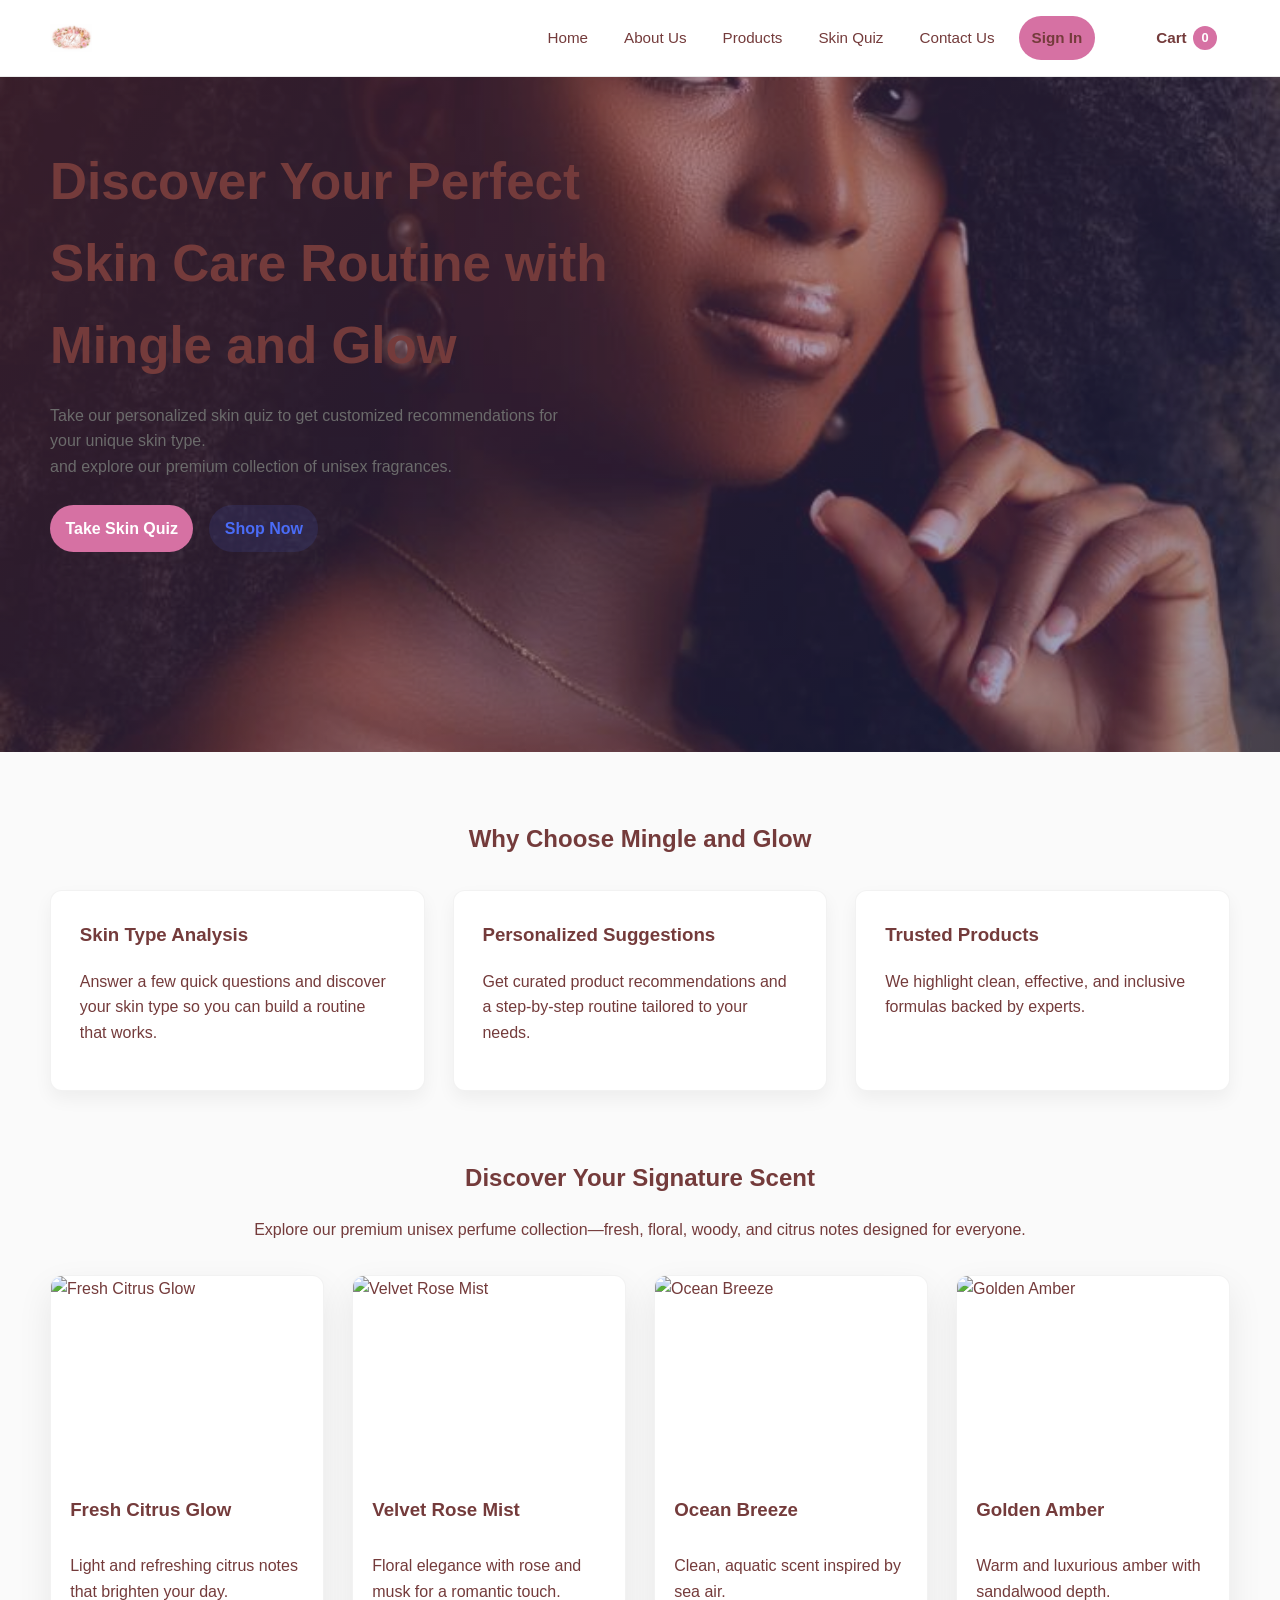
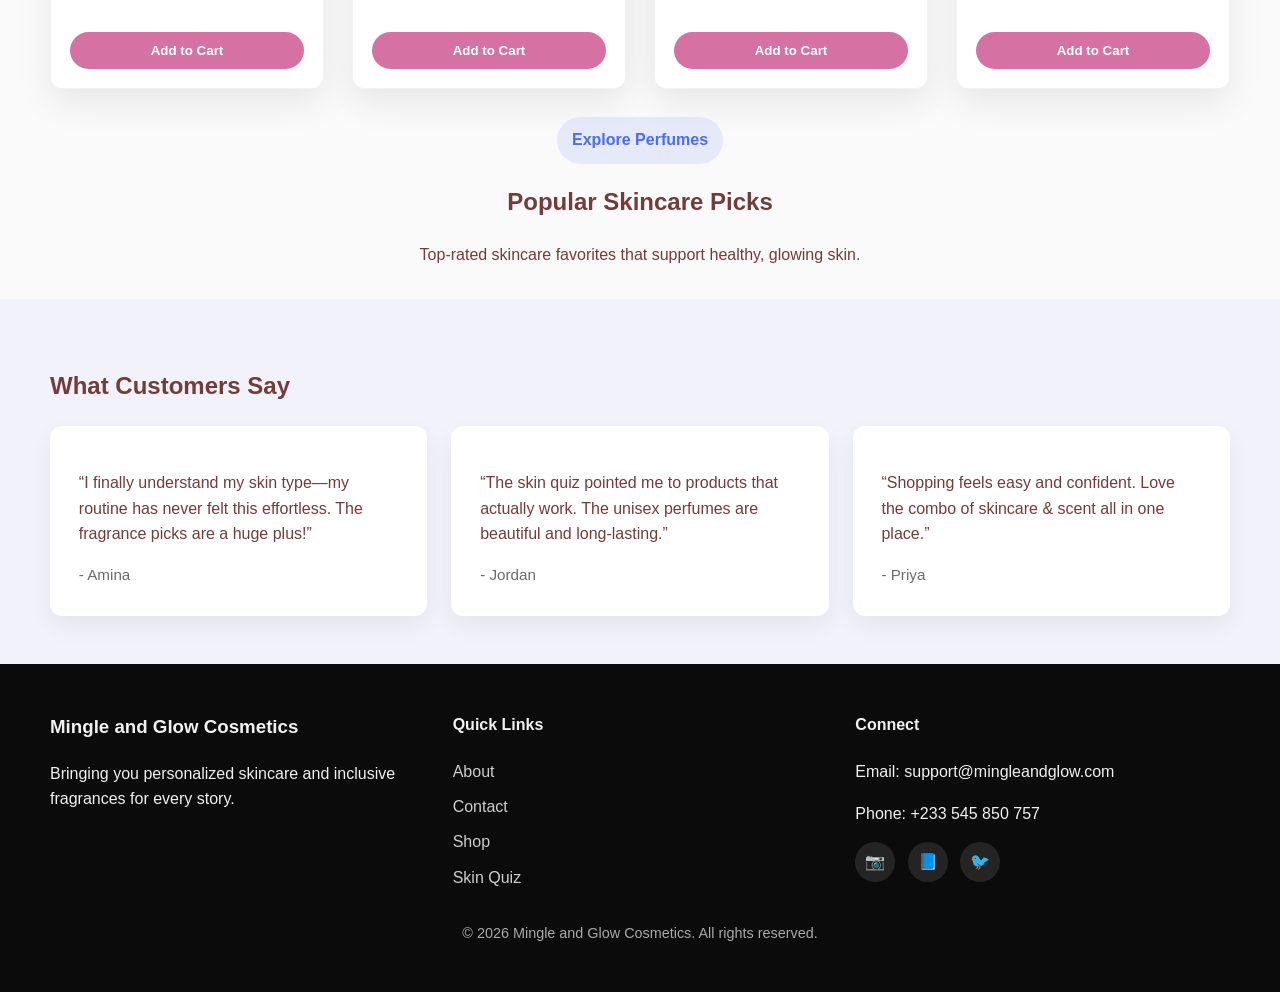
==== index.html @ d1b8135d "changes" ====
<!DOCTYPE html>
<html lang="en">
<head>
  <meta charset="UTF-8" />
  <meta name="viewport" content="width=device-width, initial-scale=1.0" />
  <title>Mingle and Glow Cosmetics</title>
  <link rel="stylesheet" href="src/style.css" />
</head>
<body>
  <header class="site-header">
    <div class="container header-inner">
      <a class="brand" href="index.html">
        <img class="logo" src="images/logo.png" alt="Mingle and Glow logo" />
      </a>
      <nav class="main-nav">
        <a href="index.html">Home</a>
        <a href="pages/About%20us%20.html">About Us</a>
        <a href="pages/Products.html">Products</a>
        <a href="pages/Skin%20Quiz%20.html">Skin Quiz</a>
        <a href="pages/Contact%20us%20.html">Contact Us</a>
        <a id="auth-action" class="btn btn-primary" href="pages/Sign%20In.html">Sign In</a>
        <span id="user-greeting" class="user-greeting"></span>
        <a class="btn cart-link" href="pages/Cart.html">Cart <span id="cart-count" class="badge">0</span></a>
      </nav>
      <button class="nav-toggle" aria-label="Toggle navigation">☰</button>
    </div>
  </header>

  <main>
    <section class="hero">
      <div class="container hero-grid">
        <div class="hero-text">
          <h1>Discover Your Perfect Skin Care Routine with Mingle and Glow</h1>
          <p>Take our personalized skin quiz to get customized recommendations for your unique skin type.  <br>  and explore our premium  collection of unisex fragrances.</p>
          <div class="hero-actions">
            <a class="btn btn-primary" href="pages/Skin%20Quiz%20.html">Take Skin Quiz</a>
            <a class="btn btn-secondary" href="pages/Products.html">Shop Now</a>
          </div>
        </div>
        <div class="hero-image">
          <!-- <img src="images/hero-image.jpeg" alt="" /> -->
        </div>
      </div>
    </section>

    <section class="features">
      <div class="container">
        <h2>Why Choose Mingle and Glow</h2>
        <div class="feature-grid">
          <article class="feature">
            <h3>Skin Type Analysis</h3>
            <p>Answer a few quick questions and discover your skin type so you can build a routine that works.</p>
          </article>
          <article class="feature">
            <h3>Personalized Suggestions</h3>
            <p>Get curated product recommendations and a step-by-step routine tailored to your needs.</p>
          </article>
          <article class="feature">
            <h3>Trusted Products</h3>
            <p>We highlight clean, effective, and inclusive formulas backed by experts.</p>
          </article>
        </div>
      </div>
    </section>

    <section class="featured-fragrances">
      <div class="container">
        <div class="section-header">
          <h2>Discover Your Signature Scent</h2>
          <p>Explore our premium unisex perfume collection—fresh, floral, woody, and citrus notes designed for everyone.</p>
        </div>

        <div class="product-grid" id="featured-fragrances">
          <article class="product-card">
            <img src="https://via.placeholder.com/320x240?text=Fresh+Citrus+Glow" alt="Fresh Citrus Glow" />
            <div class="product-body">
              <h3>Fresh Citrus Glow</h3>
              <p>Light and refreshing citrus notes that brighten your day.</p>
              <button class="btn btn-primary" onclick="addToCart('perfume-citrus-glow')">Add to Cart</button>
            </div>
          </article>

          <article class="product-card">
            <img src="https://via.placeholder.com/320x240?text=Velvet+Rose+Mist" alt="Velvet Rose Mist" />
            <div class="product-body">
              <h3>Velvet Rose Mist</h3>
              <p>Floral elegance with rose and musk for a romantic touch.</p>
              <button class="btn btn-primary" onclick="addToCart('perfume-velvet-rose')">Add to Cart</button>
            </div>
          </article>

          <article class="product-card">
            <img src="https://via.placeholder.com/320x240?text=Ocean+Breeze" alt="Ocean Breeze" />
            <div class="product-body">
              <h3>Ocean Breeze</h3>
              <p>Clean, aquatic scent inspired by sea air.</p>
              <button class="btn btn-primary" onclick="addToCart('perfume-ocean-breeze')">Add to Cart</button>
            </div>
          </article>

          <article class="product-card">
            <img src="https://via.placeholder.com/320x240?text=Golden+Amber" alt="Golden Amber" />
            <div class="product-body">
              <h3>Golden Amber</h3>
              <p>Warm and luxurious amber with sandalwood depth.</p>
              <button class="btn btn-primary" onclick="addToCart('perfume-golden-amber')">Add to Cart</button>
            </div>
          </article>
        </div>

        <div class="section-actions">
          <a class="btn btn-secondary" href="pages/Products.html">Explore Perfumes</a>
        </div>
      </div>
    </section>

    <section class="popular-products">
      <div class="container">
        <div class="section-header">
          <h2>Popular Skincare Picks</h2>
          <p>Top-rated skincare favorites that support healthy, glowing skin.</p>
        </div>

        <div class="product-grid" id="popular-skincare">
          <!-- Filled by JS -->
        </div>
      </div>
    </section>

    <section class="testimonials">
      <div class="container">
        <h2>What Customers Say</h2>
        <div class="testimonial-grid">
          <article class="testimonial">
            <p>“I finally understand my skin type—my routine has never felt this effortless. The fragrance picks are a huge plus!”</p>
            <footer>- Amina</footer>
          </article>
          <article class="testimonial">
            <p>“The skin quiz pointed me to products that actually work. The unisex perfumes are beautiful and long-lasting.”</p>
            <footer>- Jordan</footer>
          </article>
          <article class="testimonial">
            <p>“Shopping feels easy and confident. Love the combo of skincare & scent all in one place.”</p>
            <footer>- Priya</footer>
          </article>
        </div>
      </div>
    </section>
  </main>

  <footer class="site-footer">
    <div class="container footer-grid">
      <div>
        <h3>Mingle and Glow Cosmetics</h3>
        <p>Bringing you personalized skincare and inclusive fragrances for every story.</p>
      </div>

      <div>
        <h4>Quick Links</h4>
        <ul class="footer-links">
          <li><a href="pages/About%20us%20.html">About</a></li>
          <li><a href="pages/Contact%20us%20.html">Contact</a></li>
          <li><a href="pages/Products.html">Shop</a></li>
          <li><a href="pages/Skin%20Quiz%20.html">Skin Quiz</a></li>
        </ul>
      </div>

      <div>
        <h4>Connect</h4>
        <p>Email: <a href="mailto:support@mingleandglow.com">support@mingleandglow.com</a></p>
        <p>Phone: +233 545 850 757</p>
        <div class="social-icons">
          <a href="#" aria-label="Instagram">📷</a>
          <a href="#" aria-label="Facebook">📘</a>
          <a href="#" aria-label="Twitter">🐦</a>
        </div>
      </div>
    </div>
    <div class="footer-bottom">
      <p>© <span id="year"></span> Mingle and Glow Cosmetics. All rights reserved.</p>
    </div>
  </footer>

  <script src="src/app.js"></script>
  <script>
    document.getElementById('year').textContent = new Date().getFullYear();
    updateCartBadge();
    renderPopularSkincare();
  </script>
</body>
</html>
---- src/style.css ----
/* Mingle and Glow Cosmetics stylesheet */

:root {
  --bg: #fafafa;
  --surface: #ffffff;
  --primary: #d671a3;
  --primary-dark: #b64682;
  --secondary: #4a6cf7;
  --text: #743b3b;
  --muted: #6b6b6b;
  --border: rgba(0, 0, 0, 0.08);
  --radius: 12px;
  --shadow: 0 14px 35px rgba(0, 0, 0, 0.08);
  --max-width: 1180px;
  --font: -apple-system, BlinkMacSystemFont, 'Segoe UI', Roboto, Helvetica, Arial, sans-serif;
}

* {
  box-sizing: border-box;
}

body {
  margin: 0;
  font-family: var(--font);
  line-height: 1.6;
  color: var(--text);
  background: var(--bg);
}

a {
  color: inherit;
  text-decoration: none;
}

.container {
  width: min(100% - 2rem, var(--max-width));
  margin: 0 auto;
}

.site-header {
  background: #fff;
  border-bottom: 1px solid var(--border);
  position: sticky;
  top: 0;
  z-index: 20;
}

.header-inner {
  display: flex;
  align-items: center;
  justify-content: space-between;
  gap: 1rem;
  padding: 1rem 0;
  border-radius: 12px;
  
}

.brand {
  display: inline-flex;
  align-items: center;
  gap: 0.5rem;
  text-decoration: none;
  color: var(--text);
}

.brand img.logo {
  height: 42px;
  width: 42px;
  display: block;
  object-fit: contain;
}

.brand-highlight {
  color: var(--primary);
}

.main-nav {
  display: flex;
  align-items: center;
  gap: 0.75rem;
  flex-wrap: wrap;
}

.main-nav a {
  padding: 0.55rem 0.75rem;
  border-radius: 999px;
  font-size: 0.95rem;
  color: var(--text);
  transition: background 0.2s ease;
}

.main-nav a:hover,
.main-nav a.active {
  background: rgba(214, 113, 163, 0.15);
}

.user-greeting {
  padding: 0.55rem 0.75rem;
  font-weight: 600;
  color: var(--text);
}

.btn {
  display: inline-flex;
  align-items: center;
  justify-content: center;
  gap: 0.4rem;
  border: 1px solid transparent;
  border-radius: 999px;
  padding: 0.6rem 0.9rem;
  font-weight: 600;
  transition: transform 0.18s ease, box-shadow 0.18s ease;
  cursor: pointer;
  text-decoration: none;
}

.btn:hover {
  transform: translateY(-1px);
  box-shadow: 0 10px 22px rgba(0, 0, 0, 0.06);
}

.btn-primary {
  background: var(--primary);
  color: #fff;
}

.btn-secondary {
  background: rgba(74, 108, 247, 0.12);
  color: var(--secondary);
}

.btn-small {
  font-size: 0.85rem;
  padding: 0.4rem 0.7rem;
}

.badge {
  display: inline-flex;
  align-items: center;
  justify-content: center;
  min-width: 1.5rem;
  padding: 0.1rem 0.45rem;
  border-radius: 999px;
  background: var(--primary);
  color: #fff;
  font-size: 0.8rem;
}

.nav-toggle {
  display: none;
  border: 1px solid rgba(0, 0, 0, 0.15);
  border-radius: 10px;
  background: rgba(255, 255, 255, 0.8);
  padding: 0.5rem 0.8rem;
  font-size: 1.2rem;
}

.hero {
  position: relative;
  padding: 4rem 0;
  min-height: 75vh;
  background: linear-gradient(135deg, rgba(214, 113, 163, 0.34), rgba(74, 108, 247, 0.28)),
    url('../images/background image.jpeg') center/cover no-repeat;
}

.hero::before {
  content: '';
  position: absolute;
  inset: 0;
  background: rgba(0, 0, 0, 0.25);
  pointer-events: none;
}

.hero .container {
  position: relative;
  z-index: 1;
}

.hero-grid {
  display: grid;
  grid-template-columns: 1fr 1fr;
  gap: 2.5rem;
  align-items: center;
}

.hero-text h1 {
  margin: 0 0 1rem;
  font-size: clamp(2.4rem, 4vw, 3.2rem);
}

.hero-text p {
  margin: 0 0 1.6rem;
  max-width: 520px;
  color: var(--muted);
}

.hero-actions {
  display: flex;
  gap: 1rem;
  flex-wrap: wrap;
}

.hero-image img {
  width: 100%;
  border-radius: var(--radius);
  box-shadow: var(--shadow);
}

.features {
  padding: 3rem 0;
}

.features h2 {
  text-align: center;
  margin-bottom: 2rem;
}

.feature-grid {
  display: grid;
  grid-template-columns: repeat(auto-fit, minmax(220px, 1fr));
  gap: 1.75rem;
}

.feature {
  background: var(--surface);
  padding: 1.8rem;
  border-radius: var(--radius);
  box-shadow: 0 8px 18px rgba(0, 0, 0, 0.05);
  border: 1px solid rgba(0, 0, 0, 0.05);
}

.feature h3 {
  margin-top: 0;
}

.section-header {
  text-align: center;
  max-width: 820px;
  margin: 0 auto 2rem;
}

.product-grid {
  display: grid;
  grid-template-columns: repeat(auto-fit, minmax(260px, 1fr));
  gap: 1.75rem;
}

.product-card {
  background: var(--surface);
  border-radius: var(--radius);
  overflow: hidden;
  box-shadow: var(--shadow);
  border: 1px solid rgba(0, 0, 0, 0.05);
  display: flex;
  flex-direction: column;
}

.product-card img {
  width: 100%;
  height: 200px;
  object-fit: cover;
}

.product-body {
  padding: 1.2rem;
  display: flex;
  flex-direction: column;
  gap: 0.75rem;
  flex: 1;
}

.product-body h3 {
  margin: 0;
}

.product-meta {
  font-size: 0.9rem;
  color: var(--muted);
}

.product-price {
  font-weight: 700;
  color: var(--text);
}

.section-actions {
  display: flex;
  justify-content: center;
  margin-top: 1.75rem;
}

.testimonials {
  padding: 3rem 0;
  background: rgba(74, 108, 247, 0.05);
}

.testimonial-grid {
  display: grid;
  grid-template-columns: repeat(auto-fit, minmax(240px, 1fr));
  gap: 1.5rem;
}

.testimonial {
  background: var(--surface);
  padding: 1.8rem;
  border-radius: var(--radius);
  box-shadow: 0 10px 25px rgba(0, 0, 0, 0.06);
}

.testimonial footer {
  margin-top: 1rem;
  color: var(--muted);
  font-size: 0.95rem;
}

.site-footer {
  background: #0b0b0b;
  color: #f1f1f1;
  padding: 3rem 0 2rem;
}

.footer-grid {
  display: grid;
  grid-template-columns: repeat(auto-fit, minmax(220px, 1fr));
  gap: 1.75rem;
  align-items: start;
}

.site-footer h3,
.site-footer h4 {
  margin-top: 0;
}

.footer-links {
  list-style: none;
  padding: 0;
  margin: 0;
}

.footer-links li + li {
  margin-top: 0.6rem;
}

.footer-links a {
  color: rgba(255, 255, 255, 0.8);
}

.footer-links a:hover {
  color: #fff;
}

.social-icons a {
  display: inline-flex;
  align-items: center;
  justify-content: center;
  width: 40px;
  height: 40px;
  border-radius: 50%;
  background: rgba(255, 255, 255, 0.1);
  margin-right: 0.5rem;
  text-decoration: none;
}

.footer-bottom {
  margin-top: 2rem;
  text-align: center;
  font-size: 0.9rem;
  color: rgba(255, 255, 255, 0.65);
}

.page-content {
  padding: 2.5rem 0;
}

.page-header {
  padding: 2.5rem 0;
  background: rgba(214, 113, 163, 0.08);
}

.page-header h1 {
  margin: 0 0 0.75rem;
}

.page-header p {
  margin: 0;
  color: var(--muted);
}

.content-block {
  padding: 2.5rem 0;
}

.content-block h2 {
  margin-top: 0;
}

.checklist {
  padding-left: 1.25rem;
}

.checklist li {
  margin-bottom: 0.75rem;
}

.filter-grid {
  display: grid;
  grid-template-columns: repeat(auto-fit, minmax(200px, 1fr));
  gap: 1rem;
  padding: 1.5rem 0;
}

.filter {
  display: flex;
  flex-direction: column;
  gap: 0.4rem;
}

.filter-select {
  padding: 0.65rem;
  border-radius: 999px;
  border: 1px solid rgba(0, 0, 0, 0.15);
  background: #fff;
}

.quiz-section {
  padding: 2.5rem 0;
}

.quiz-grid {
  display: grid;
  grid-template-columns: 1fr 1fr;
  gap: 2rem;
}

.quiz-form {
  display: grid;
  gap: 1.5rem;
}

.quiz-card {
  background: var(--surface);
  padding: 1.5rem;
  border-radius: var(--radius);
  border: 1px solid rgba(0, 0, 0, 0.05);
}

.quiz-card h2 {
  margin-top: 0;
}

.quiz-card label {
  display: block;
  margin-top: 0.9rem;
  cursor: pointer;
}

.quiz-card input[type='radio'] {
  margin-right: 0.6rem;
}

.quiz-actions {
  display: flex;
  justify-content: flex-end;
}

.quiz-result {
  background: var(--surface);
  padding: 1.5rem;
  border-radius: var(--radius);
  border: 1px solid rgba(0, 0, 0, 0.05);
}

.newsletter {
  padding: 2.5rem 0;
  background: rgba(74, 108, 247, 0.05);
}

.auth-section {
  padding: 2.5rem 0;
}

.auth-grid {
  display: grid;
  grid-template-columns: 1fr;
  justify-items: center;
}

.auth-card {
  width: min(420px, 100%);
  padding: 2rem;
  background: var(--surface);
  border-radius: var(--radius);
  box-shadow: var(--shadow);
}

.auth-form {
  display: grid;
  gap: 1.1rem;
}

.form-group {
  display: flex;
  flex-direction: column;
  gap: 0.35rem;
}

.form-group input,
.form-group select,
.form-group textarea {
  padding: 0.75rem 0.9rem;
  border-radius: 12px;
  border: 1px solid rgba(0, 0, 0, 0.15);
  font: inherit;
}

.form-group textarea {
  resize: vertical;
}

.form-group.checkbox {
  flex-direction: row;
  align-items: center;
  gap: 0.6rem;
}

.auth-links {
  margin: 0;
  font-size: 0.95rem;
  color: var(--muted);
}

.auth-links a {
  color: var(--primary);
}

.message {
  margin: 0;
  padding: 0.75rem 1rem;
  border-radius: 12px;
  font-size: 0.95rem;
}

.message.error {
  background: rgba(220, 53, 69, 0.1);
  color: #b02a37;
}

.message.success {
  background: rgba(40, 167, 69, 0.14);
  color: #155724;
}

.empty-state {
  padding: 2rem;
  text-align: center;
  color: var(--muted);
}

.cart-section {
  padding: 2.5rem 0;
}

.cart-grid {
  display: grid;
  grid-template-columns: 1fr 320px;
  gap: 1.5rem;
  align-items: start;
}

.cart-items {
  background: var(--surface);
  padding: 1.5rem;
  border-radius: var(--radius);
  box-shadow: var(--shadow);
}

.cart-total {
  margin-top: 1.5rem;
  padding: 1rem;
  border-radius: var(--radius);
  border: 1px solid rgba(0, 0, 0, 0.08);
  background: rgba(255, 255, 255, 0.55);
}

.cart-table {
  width: 100%;
  border-collapse: collapse;
}

.cart-table th,
.cart-table td {
  padding: 0.9rem 0.7rem;
  text-align: left;
  vertical-align: middle;
}

.cart-table thead {
  border-bottom: 1px solid rgba(0, 0, 0, 0.12);
}

.cart-product {
  display: flex;
  align-items: center;
  gap: 0.75rem;
}

.cart-product img {
  width: 70px;
  height: 70px;
  object-fit: cover;
  border-radius: 12px;
}

.qty-input {
  width: 64px;
  padding: 0.5rem;
  border-radius: 12px;
  border: 1px solid rgba(0, 0, 0, 0.15);
}

.checkout {
  background: var(--surface);
  padding: 1.5rem;
  border-radius: var(--radius);
  box-shadow: var(--shadow);
}

.checkout-form {
  display: grid;
  gap: 1.1rem;
}

.privacy-note {
  font-size: 0.85rem;
  color: var(--muted);
  margin-top: 0.75rem;
}

.toast {
  position: fixed;
  bottom: 1.5rem;
  right: 1.5rem;
  background: rgba(0, 0, 0, 0.8);
  color: white;
  padding: 0.85rem 1rem;
  border-radius: 12px;
  opacity: 0;
  transform: translateY(10px);
  transition: opacity 0.2s ease, transform 0.2s ease;
  z-index: 999;
}

.toast.show {
  opacity: 1;
  transform: translateY(0);
}

@media (max-width: 900px) {
  .hero-grid {
    grid-template-columns: 1fr;
  }

  .cart-grid {
    grid-template-columns: 1fr;
  }

  .quiz-grid {
    grid-template-columns: 1fr;
  }

  .filter-grid {
    grid-template-columns: 1fr;
  }
}

@media (max-width: 680px) {
  .main-nav {
    position: absolute;
    top: 100%;
    left: 0;
    right: 0;
    background: rgba(255, 255, 255, 0.96);
    border-bottom: 1px solid rgba(0, 0, 0, 0.08);
    flex-direction: column;
    gap: 0;
    padding: 1rem 1rem 1.25rem;
    transform: translateY(-120%);
    transition: transform 0.2s ease;
    overflow: hidden;
  }

  .main-nav.open {
    transform: translateY(0);
  }

  .main-nav a {
    padding: 0.75rem 0.5rem;
  }

  .nav-toggle {
    display: inline-flex;
  }
}
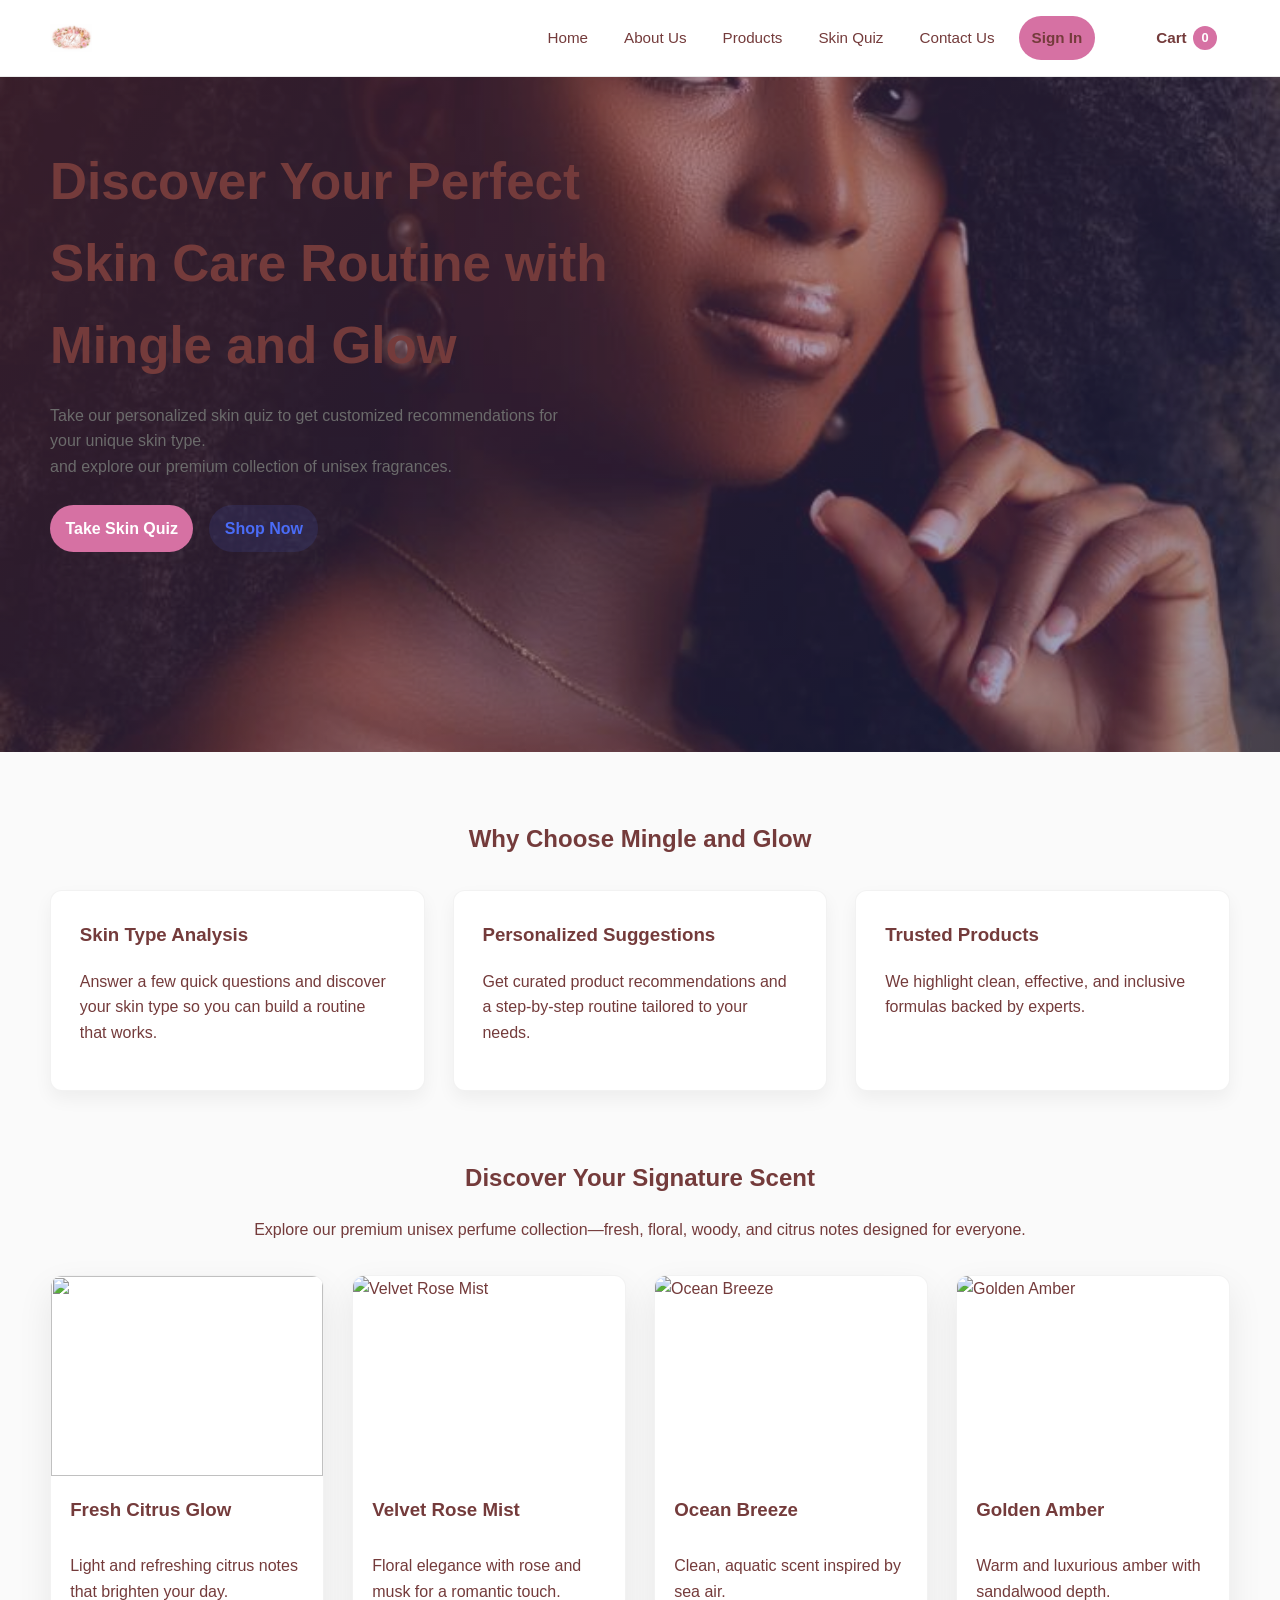
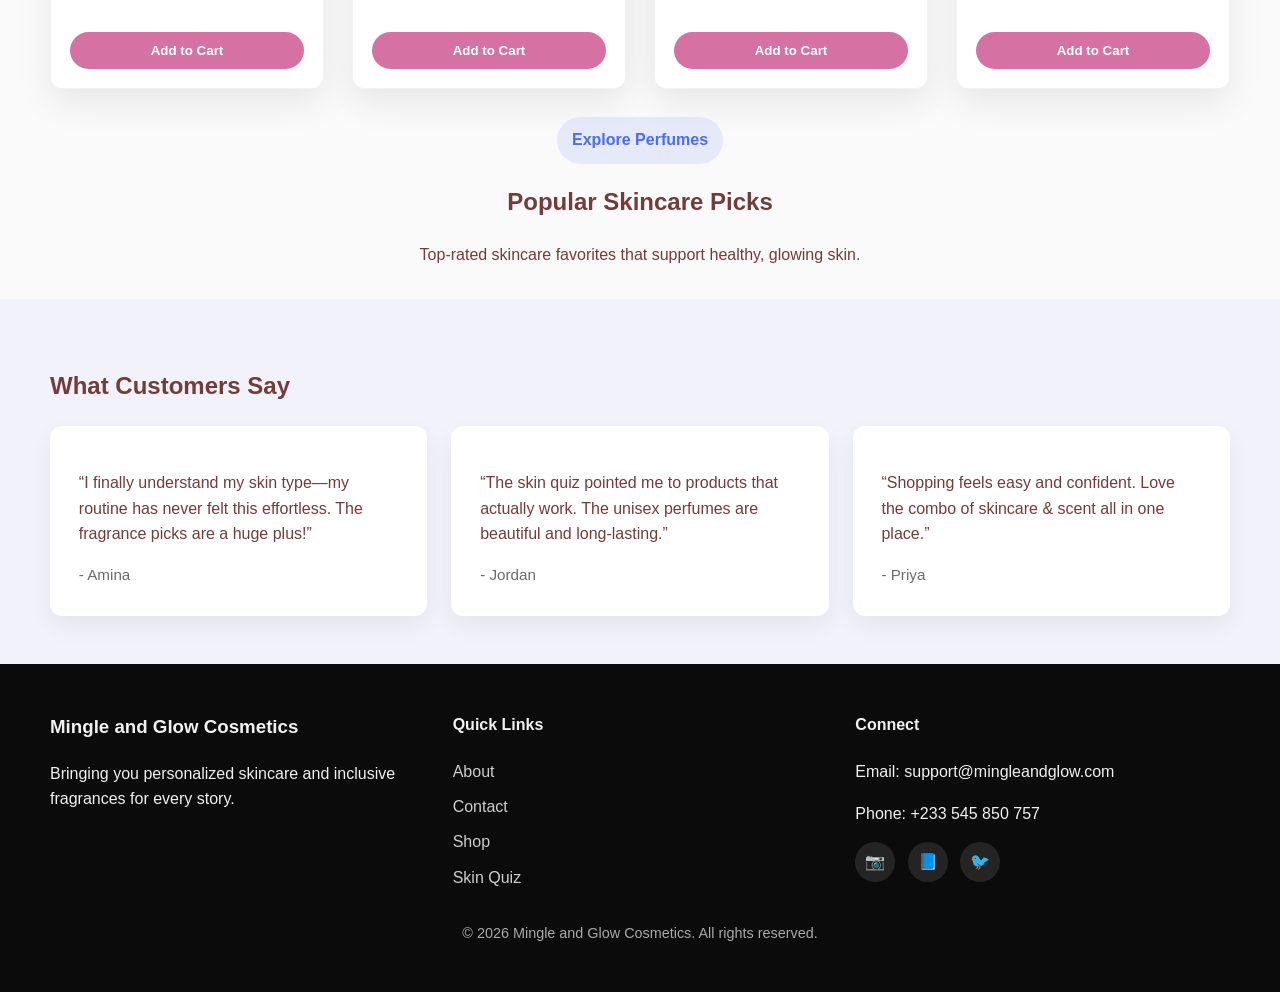
==== commit 649665af: "changes" ====
--- a/index.html
+++ b/index.html
@@ -14,11 +14,11 @@
       </a>
       <nav class="main-nav">
         <a href="index.html">Home</a>
-        <a href="pages/About%20us%20.html">About Us</a>
+        <a href="pages/about-us.html">About Us</a>
         <a href="pages/Products.html">Products</a>
-        <a href="pages/Skin%20Quiz%20.html">Skin Quiz</a>
-        <a href="pages/Contact%20us%20.html">Contact Us</a>
-        <a id="auth-action" class="btn btn-primary" href="pages/Sign%20In.html">Sign In</a>
+        <a href="pages/skin-quiz.html">Skin Quiz</a>
+        <a href="pages/contact-us.html">Contact Us</a>
+        <a id="auth-action" class="btn btn-primary" href="pages/sign-in.html">Sign In</a>
         <span id="user-greeting" class="user-greeting"></span>
         <a class="btn cart-link" href="pages/Cart.html">Cart <span id="cart-count" class="badge">0</span></a>
       </nav>
@@ -33,7 +33,7 @@
           <h1>Discover Your Perfect Skin Care Routine with Mingle and Glow</h1>
           <p>Take our personalized skin quiz to get customized recommendations for your unique skin type.  <br>  and explore our premium  collection of unisex fragrances.</p>
           <div class="hero-actions">
-            <a class="btn btn-primary" href="pages/Skin%20Quiz%20.html">Take Skin Quiz</a>
+            <a class="btn btn-primary" href="pages/skin-quiz.html">Take Skin Quiz</a>
             <a class="btn btn-secondary" href="pages/Products.html">Shop Now</a>
           </div>
         </div>
@@ -72,8 +72,9 @@
 
         <div class="product-grid" id="featured-fragrances">
           <article class="product-card">
-            <img src="https://via.placeholder.com/320x240?text=Fresh+Citrus+Glow" alt="Fresh Citrus Glow" />
+            <img src="images/citrus glow.jfif"Fresh Citrus Glow" />
             <div class="product-body">
+              
               <h3>Fresh Citrus Glow</h3>
               <p>Light and refreshing citrus notes that brighten your day.</p>
               <button class="btn btn-primary" onclick="addToCart('perfume-citrus-glow')">Add to Cart</button>
@@ -81,7 +82,7 @@
           </article>
 
           <article class="product-card">
-            <img src="https://via.placeholder.com/320x240?text=Velvet+Rose+Mist" alt="Velvet Rose Mist" />
+            <img src="images/Velvet Rose Mist.jfif" alt="Velvet Rose Mist" />
             <div class="product-body">
               <h3>Velvet Rose Mist</h3>
               <p>Floral elegance with rose and musk for a romantic touch.</p>
@@ -90,7 +91,7 @@
           </article>
 
           <article class="product-card">
-            <img src="https://via.placeholder.com/320x240?text=Ocean+Breeze" alt="Ocean Breeze" />
+            <img src="images/Ocean Breeze.jfif" alt="Ocean Breeze" />
             <div class="product-body">
               <h3>Ocean Breeze</h3>
               <p>Clean, aquatic scent inspired by sea air.</p>
@@ -99,7 +100,7 @@
           </article>
 
           <article class="product-card">
-            <img src="https://via.placeholder.com/320x240?text=Golden+Amber" alt="Golden Amber" />
+            <img src="images/Golden Amber.avif" alt="Golden Amber" />
             <div class="product-body">
               <h3>Golden Amber</h3>
               <p>Warm and luxurious amber with sandalwood depth.</p>
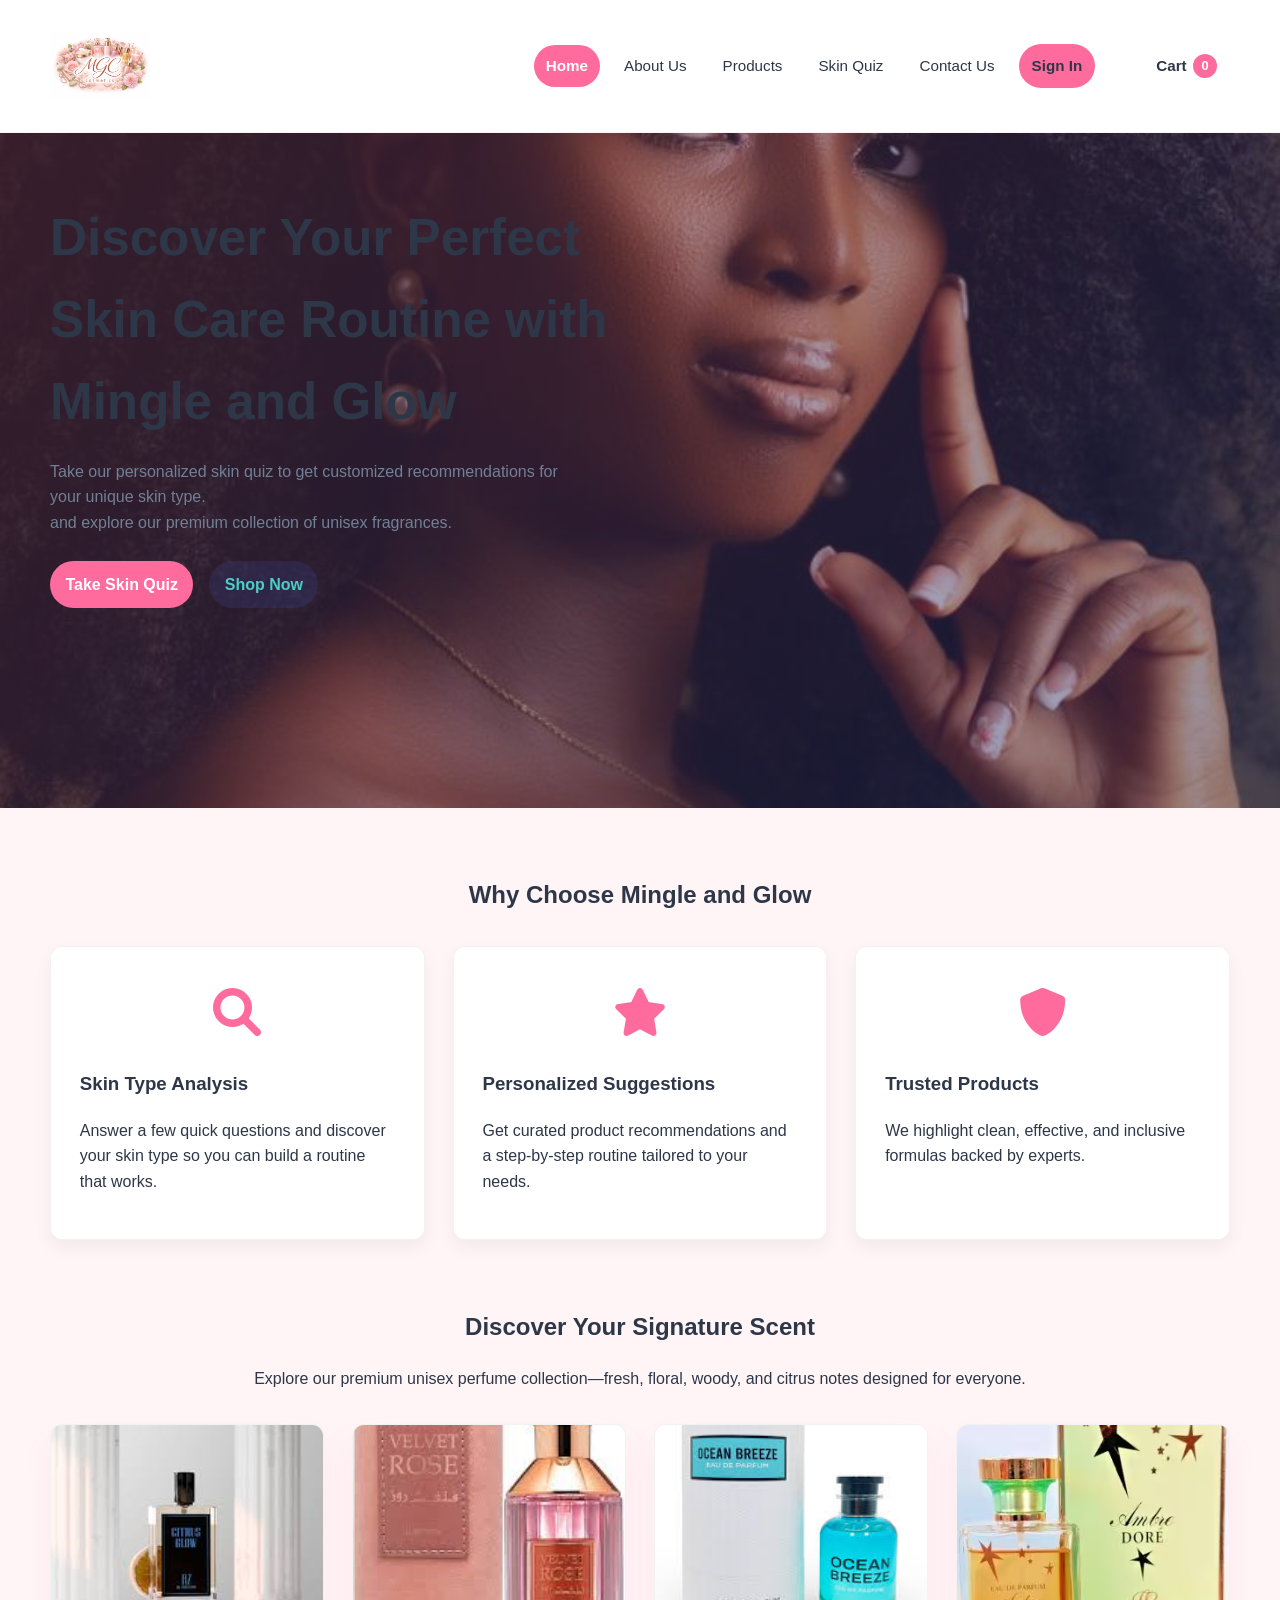
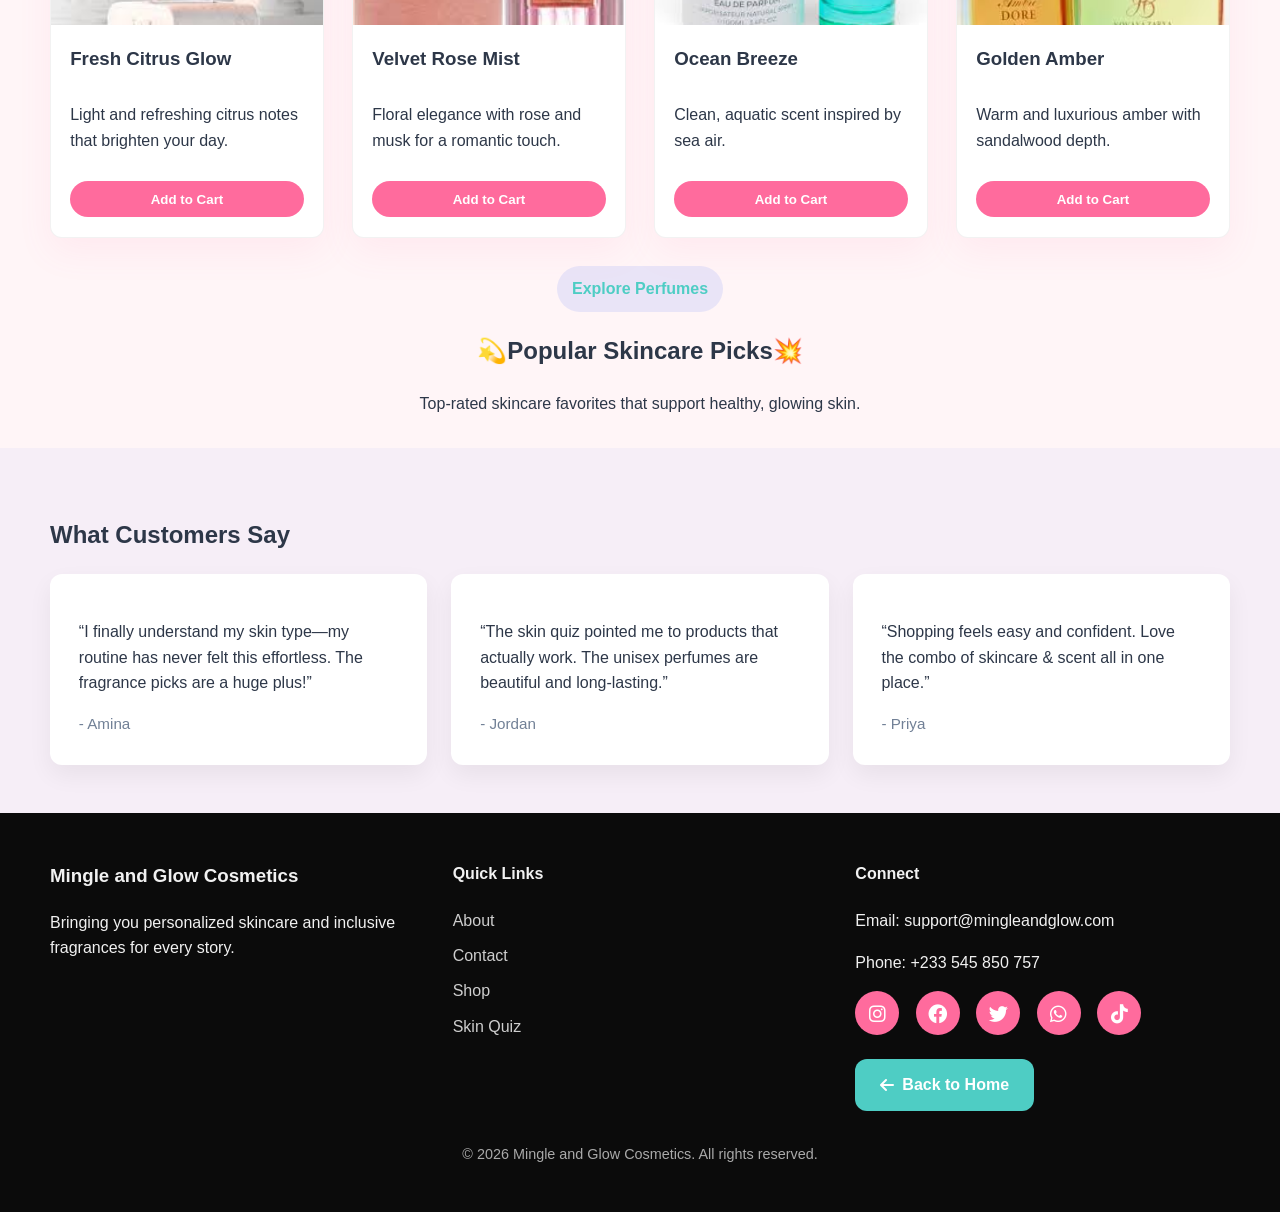
==== commit b0910b6e: "additions" ====
--- a/index.html
+++ b/index.html
@@ -4,16 +4,17 @@
   <meta charset="UTF-8" />
   <meta name="viewport" content="width=device-width, initial-scale=1.0" />
   <title>Mingle and Glow Cosmetics</title>
+  <link rel="stylesheet" href="https://cdnjs.cloudflare.com/ajax/libs/font-awesome/6.0.0/css/all.min.css" />
   <link rel="stylesheet" href="src/style.css" />
 </head>
-<body>
+<body data-page="home">
   <header class="site-header">
     <div class="container header-inner">
       <a class="brand" href="index.html">
         <img class="logo" src="images/logo.png" alt="Mingle and Glow logo" />
       </a>
       <nav class="main-nav">
-        <a href="index.html">Home</a>
+        <a href="index.html" class="active">Home</a>
         <a href="pages/about-us.html">About Us</a>
         <a href="pages/Products.html">Products</a>
         <a href="pages/skin-quiz.html">Skin Quiz</a>
@@ -48,14 +49,17 @@
         <h2>Why Choose Mingle and Glow</h2>
         <div class="feature-grid">
           <article class="feature">
+            <div class="feature-icon"><i class="fas fa-search"></i></div>
             <h3>Skin Type Analysis</h3>
             <p>Answer a few quick questions and discover your skin type so you can build a routine that works.</p>
           </article>
           <article class="feature">
+            <div class="feature-icon"><i class="fas fa-star"></i></div>
             <h3>Personalized Suggestions</h3>
             <p>Get curated product recommendations and a step-by-step routine tailored to your needs.</p>
           </article>
           <article class="feature">
+            <div class="feature-icon"><i class="fas fa-shield-alt"></i></div>
             <h3>Trusted Products</h3>
             <p>We highlight clean, effective, and inclusive formulas backed by experts.</p>
           </article>
@@ -118,7 +122,7 @@
     <section class="popular-products">
       <div class="container">
         <div class="section-header">
-          <h2>Popular Skincare Picks</h2>
+          <h2>💫Popular Skincare Picks💥</h2>
           <p>Top-rated skincare favorites that support healthy, glowing skin.</p>
         </div>
 
@@ -171,9 +175,14 @@
         <p>Email: <a href="mailto:support@mingleandglow.com">support@mingleandglow.com</a></p>
         <p>Phone: +233 545 850 757</p>
         <div class="social-icons">
-          <a href="#" aria-label="Instagram">📷</a>
-          <a href="#" aria-label="Facebook">📘</a>
-          <a href="#" aria-label="Twitter">🐦</a>
+          <a href="https://www.instagram.com" target="_blank" aria-label="Instagram"><i class="fab fa-instagram"></i></a>
+          <a href="https://www.facebook.com" target="_blank" aria-label="Facebook"><i class="fab fa-facebook"></i></a>
+          <a href="https://www.twitter.com" target="_blank" aria-label="Twitter"><i class="fab fa-twitter"></i></a>
+          <a href="https://www.whatsapp.com" target="_blank" aria-label="WhatsApp"><i class="fab fa-whatsapp"></i></a>
+          <a href="https://www.tiktok.com" target="_blank" aria-label="TikTok"><i class="fab fa-tiktok"></i></a>
+        </div>
+        <div class="back-to-home">
+          <a href="index.html" class="btn btn-secondary"><i class="fas fa-arrow-left"></i> Back to Home</a>
         </div>
       </div>
     </div>
--- a/src/style.css
+++ b/src/style.css
@@ -1,16 +1,17 @@
 /* Mingle and Glow Cosmetics stylesheet */
 
 :root {
-  --bg: #fafafa;
+  --bg: #FFF5F7;
   --surface: #ffffff;
-  --primary: #d671a3;
-  --primary-dark: #b64682;
-  --secondary: #4a6cf7;
-  --text: #743b3b;
-  --muted: #6b6b6b;
-  --border: rgba(0, 0, 0, 0.08);
+  --primary: #FF6B9D;
+  --primary-dark: #E63946;
+  --secondary: #4ECDC4;
+  --accent: #FFD93D;
+  --text: #2D3748;
+  --muted: #718096;
+  --border: rgba(255, 107, 157, 0.1);
   --radius: 12px;
-  --shadow: 0 14px 35px rgba(0, 0, 0, 0.08);
+  --shadow: 0 14px 35px rgba(255, 107, 157, 0.08);
   --max-width: 1180px;
   --font: -apple-system, BlinkMacSystemFont, 'Segoe UI', Roboto, Helvetica, Arial, sans-serif;
 }
@@ -64,8 +65,8 @@
 }
 
 .brand img.logo {
-  height: 42px;
-  width: 42px;
+  height: 100px;
+  width: 100px;
   display: block;
   object-fit: contain;
 }
@@ -86,12 +87,18 @@
   border-radius: 999px;
   font-size: 0.95rem;
   color: var(--text);
-  transition: background 0.2s ease;
-}
-
-.main-nav a:hover,
+  transition: all 0.2s ease;
+}
+
+.main-nav a:hover {
+  background: var(--primary);
+  color: #fff;
+}
+
 .main-nav a.active {
-  background: rgba(214, 113, 163, 0.15);
+  background: var(--primary);
+  color: #fff;
+  font-weight: 600;
 }
 
 .user-greeting {
@@ -233,6 +240,18 @@
   margin-top: 0;
 }
 
+.feature-icon {
+  font-size: 3rem;
+  text-align: center;
+  margin-bottom: 1rem;
+  color: var(--primary);
+  transition: transform 0.3s ease;
+}
+
+.feature-icon:hover {
+  transform: scale(1.2);
+}
+
 .section-header {
   text-align: center;
   max-width: 820px;
@@ -349,16 +368,129 @@
   color: #fff;
 }
 
+.social-icons {
+  margin-top: 1rem;
+}
+
 .social-icons a {
   display: inline-flex;
   align-items: center;
   justify-content: center;
-  width: 40px;
-  height: 40px;
+  width: 44px;
+  height: 44px;
   border-radius: 50%;
-  background: rgba(255, 255, 255, 0.1);
+  background: var(--primary);
+  margin-right: 0.75rem;
+  text-decoration: none;
+  color: #fff;
+  font-size: 1.2rem;
+  transition: all 0.3s ease;
+}
+
+.social-icons a:hover {
+  background: var(--primary-dark);
+  transform: translateY(-3px);
+  box-shadow: 0 8px 16px rgba(0, 0, 0, 0.2);
+}
+
+.back-to-home {
+  margin-top: 1.5rem;
+}
+
+.back-to-home .btn {
+  display: inline-flex;
+  align-items: center;
+  gap: 0.5rem;
+  padding: 0.75rem 1.5rem;
+  background: var(--secondary);
+  color: #fff;
+  border-radius: var(--radius);
+  text-decoration: none;
+  font-weight: 600;
+  transition: all 0.3s ease;
+}
+
+.back-to-home .btn:hover {
+  background: var(--primary);
+  transform: translateX(-3px);
+  box-shadow: 0 8px 16px rgba(0, 0, 0, 0.2);
+}
+
+.about-grid {
+  display: grid;
+  grid-template-columns: repeat(auto-fit, minmax(280px, 1fr));
+  gap: 2rem;
+  margin: 2rem 0;
+}
+
+.about-card {
+  background: var(--surface);
+  padding: 2rem;
+  border-radius: var(--radius);
+  box-shadow: var(--shadow);
+  text-align: center;
+  transition: all 0.3s ease;
+}
+
+.about-card:hover {
+  transform: translateY(-5px);
+  box-shadow: 0 20px 40px rgba(0, 0, 0, 0.12);
+}
+
+.about-icon {
+  font-size: 3.5rem;
+  color: var(--primary);
+  margin-bottom: 1rem;
+}
+
+.about-card h2 {
+  margin-top: 0;
+  color: var(--text);
+  font-size: 1.5rem;
+}
+
+.about-card p {
+  color: var(--muted);
+  line-height: 1.6;
+  font-size: 0.95rem;
+}
+
+.features-list {
+  display: grid;
+  grid-template-columns: repeat(auto-fit, minmax(240px, 1fr));
+  gap: 1.5rem;
+  margin: 2rem 0;
+}
+
+.feature-item {
+  background: var(--surface);
+  padding: 1.5rem;
+  border-radius: var(--radius);
+  border-left: 4px solid var(--primary);
+  box-shadow: 0 4px 12px rgba(0, 0, 0, 0.05);
+  transition: all 0.3s ease;
+}
+
+.feature-item:hover {
+  box-shadow: 0 8px 20px rgba(0, 0, 0, 0.1);
+  transform: translateX(5px);
+}
+
+.feature-item i {
+  font-size: 1.5rem;
+  color: var(--primary);
   margin-right: 0.5rem;
-  text-decoration: none;
+}
+
+.feature-item h3 {
+  margin: 0.5rem 0;
+  color: var(--text);
+}
+
+.feature-item p {
+  margin: 0.5rem 0 0 0;
+  color: var(--muted);
+  font-size: 0.9rem;
 }
 
 .footer-bottom {
@@ -701,3 +833,67 @@
     display: inline-flex;
   }
 }
+/* Page-specific backgrounds */
+body[data-page="about-us"] main.page-content {
+  background: linear-gradient(135deg, rgba(255, 107, 157, 0.3) 0%, rgba(78, 205, 196, 0.3) 100%), url('../images/Velvet\ Rose\ Mist.jfif');
+  background-size: cover;
+  background-attachment: fixed;
+  background-position: center;
+  min-height: 100vh;
+}
+
+body[data-page="contact-us"] main.page-content {
+  background: linear-gradient(135deg, rgba(78, 205, 196, 0.3) 0%, rgba(255, 147, 61, 0.3) 100%), url('../images/Ocean\ Breeze.jfif');
+  background-size: cover;
+  background-attachment: fixed;
+  background-position: center;
+  min-height: 100vh;
+}
+
+body[data-page="sign-in"] main.page-content {
+  background: linear-gradient(135deg, rgba(255, 147, 61, 0.3) 0%, rgba(255, 107, 157, 0.3) 100%), url('../images/Golden\ Amber.avif');
+  background-size: cover;
+  background-attachment: fixed;
+  background-position: center;
+  min-height: 100vh;
+}
+
+body[data-page="cart"] main.page-content {
+  background: linear-gradient(135deg, rgba(255, 255, 255, 0.4) 0%, rgba(78, 205, 196, 0.4) 100%), url('../images/citrus\ glow.jfif');
+  background-size: cover;
+  background-attachment: fixed;
+  background-position: center;
+  min-height: 100vh;
+}
+
+body[data-page="home"] main.page-content {
+  background: linear-gradient(135deg, rgba(255, 107, 157, 0.2) 0%, rgba(78, 205, 196, 0.2) 100%), url('images/background\ image.jpeg');
+  background-size: cover;
+  background-attachment: fixed;
+  background-position: center;
+  min-height: 100vh;
+}
+
+body[data-page="products"] main.page-content {
+  background: linear-gradient(135deg, rgba(78, 205, 196, 0.3) 0%, rgba(255, 147, 61, 0.3) 100%), url('../images/Golden\ Amber.avif');
+  background-size: cover;
+  background-attachment: fixed;
+  background-position: center;
+  min-height: 100vh;
+}
+
+body[data-page="skin-quiz"] main.page-content {
+  background: linear-gradient(135deg, rgba(255, 147, 61, 0.2) 0%, rgba(255, 107, 157, 0.2) 100%), url('../images/Ocean\ Breeze.jfif');
+  background-size: cover;
+  background-attachment: fixed;
+  background-position: center;
+  min-height: 100vh;
+}
+
+body[data-page="sign-up"] main.page-content {
+  background: linear-gradient(135deg, rgba(255, 107, 157, 0.3) 0%, rgba(78, 205, 196, 0.3) 100%), url('../images/Velvet\ Rose\ Mist.jfif');
+  background-size: cover;
+  background-attachment: fixed;
+  background-position: center;
+  min-height: 100vh;
+}
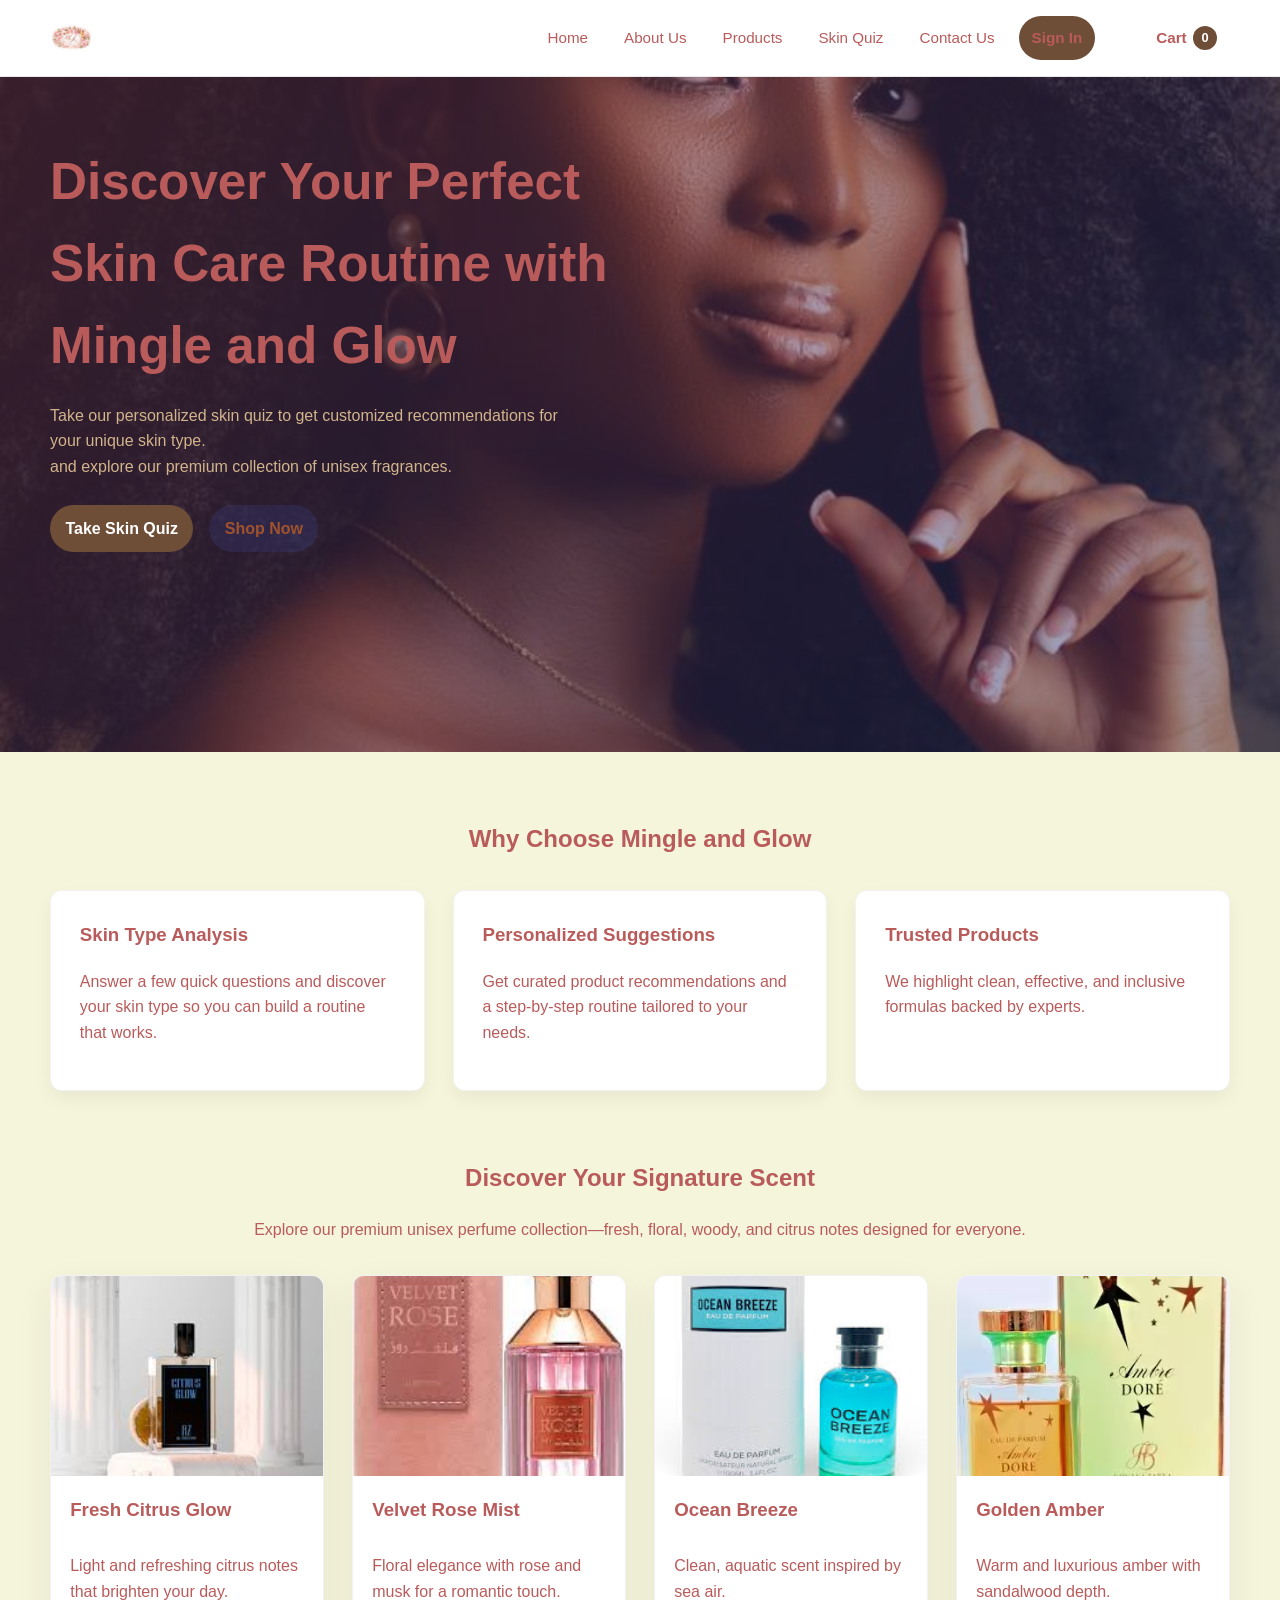
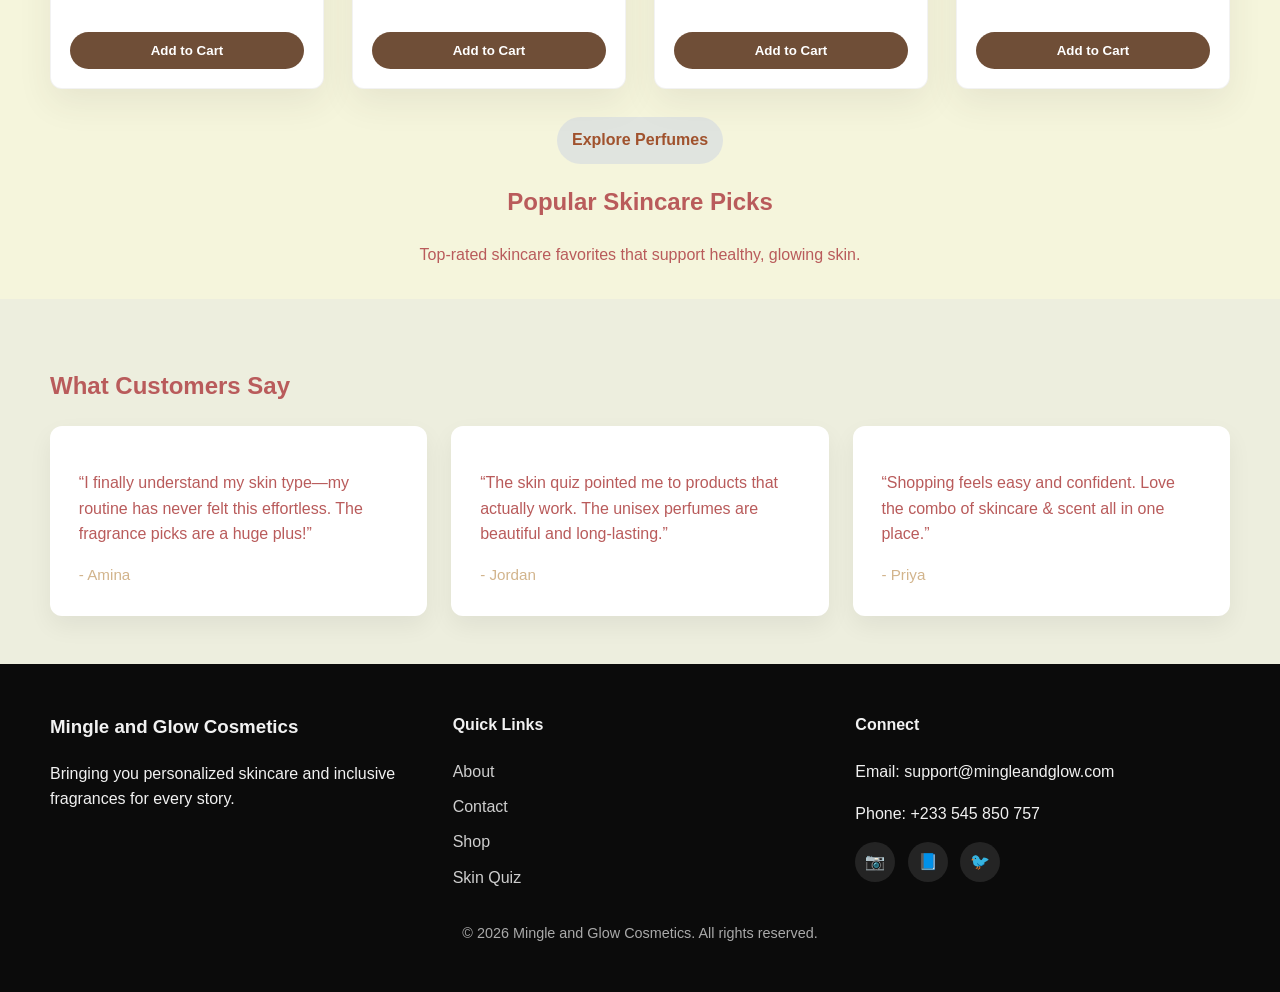
==== commit d562c9da: "adding all changes" ====
--- a/index.html
+++ b/index.html
@@ -4,17 +4,16 @@
   <meta charset="UTF-8" />
   <meta name="viewport" content="width=device-width, initial-scale=1.0" />
   <title>Mingle and Glow Cosmetics</title>
-  <link rel="stylesheet" href="https://cdnjs.cloudflare.com/ajax/libs/font-awesome/6.0.0/css/all.min.css" />
   <link rel="stylesheet" href="src/style.css" />
 </head>
-<body data-page="home">
+<body>
   <header class="site-header">
     <div class="container header-inner">
       <a class="brand" href="index.html">
         <img class="logo" src="images/logo.png" alt="Mingle and Glow logo" />
       </a>
       <nav class="main-nav">
-        <a href="index.html" class="active">Home</a>
+        <a href="index.html">Home</a>
         <a href="pages/about-us.html">About Us</a>
         <a href="pages/Products.html">Products</a>
         <a href="pages/skin-quiz.html">Skin Quiz</a>
@@ -49,17 +48,14 @@
         <h2>Why Choose Mingle and Glow</h2>
         <div class="feature-grid">
           <article class="feature">
-            <div class="feature-icon"><i class="fas fa-search"></i></div>
             <h3>Skin Type Analysis</h3>
             <p>Answer a few quick questions and discover your skin type so you can build a routine that works.</p>
           </article>
           <article class="feature">
-            <div class="feature-icon"><i class="fas fa-star"></i></div>
             <h3>Personalized Suggestions</h3>
             <p>Get curated product recommendations and a step-by-step routine tailored to your needs.</p>
           </article>
           <article class="feature">
-            <div class="feature-icon"><i class="fas fa-shield-alt"></i></div>
             <h3>Trusted Products</h3>
             <p>We highlight clean, effective, and inclusive formulas backed by experts.</p>
           </article>
@@ -122,7 +118,7 @@
     <section class="popular-products">
       <div class="container">
         <div class="section-header">
-          <h2>💫Popular Skincare Picks💥</h2>
+          <h2>Popular Skincare Picks</h2>
           <p>Top-rated skincare favorites that support healthy, glowing skin.</p>
         </div>
 
@@ -175,14 +171,9 @@
         <p>Email: <a href="mailto:support@mingleandglow.com">support@mingleandglow.com</a></p>
         <p>Phone: +233 545 850 757</p>
         <div class="social-icons">
-          <a href="https://www.instagram.com" target="_blank" aria-label="Instagram"><i class="fab fa-instagram"></i></a>
-          <a href="https://www.facebook.com" target="_blank" aria-label="Facebook"><i class="fab fa-facebook"></i></a>
-          <a href="https://www.twitter.com" target="_blank" aria-label="Twitter"><i class="fab fa-twitter"></i></a>
-          <a href="https://www.whatsapp.com" target="_blank" aria-label="WhatsApp"><i class="fab fa-whatsapp"></i></a>
-          <a href="https://www.tiktok.com" target="_blank" aria-label="TikTok"><i class="fab fa-tiktok"></i></a>
-        </div>
-        <div class="back-to-home">
-          <a href="index.html" class="btn btn-secondary"><i class="fas fa-arrow-left"></i> Back to Home</a>
+          <a href="#" aria-label="Instagram">📷</a>
+          <a href="#" aria-label="Facebook">📘</a>
+          <a href="#" aria-label="Twitter">🐦</a>
         </div>
       </div>
     </div>
--- a/src/style.css
+++ b/src/style.css
@@ -1,17 +1,16 @@
 /* Mingle and Glow Cosmetics stylesheet */
 
 :root {
-  --bg: #FFF5F7;
+  --bg: #F5F5DC;
   --surface: #ffffff;
-  --primary: #FF6B9D;
-  --primary-dark: #E63946;
-  --secondary: #4ECDC4;
-  --accent: #FFD93D;
-  --text: #2D3748;
-  --muted: #718096;
-  --border: rgba(255, 107, 157, 0.1);
+  --primary: #6F4E37;
+  --primary-dark: lch(24.29% 22.05 24.26);
+  --secondary: #A0522D;
+  --text: #b95b5b;
+  --muted: #D2B48C;
+  --border: rgba(59, 47, 47, 0.1);
   --radius: 12px;
-  --shadow: 0 14px 35px rgba(255, 107, 157, 0.08);
+  --shadow: 0 14px 35px rgba(59, 47, 47, 0.08);
   --max-width: 1180px;
   --font: -apple-system, BlinkMacSystemFont, 'Segoe UI', Roboto, Helvetica, Arial, sans-serif;
 }
@@ -65,8 +64,8 @@
 }
 
 .brand img.logo {
-  height: 100px;
-  width: 100px;
+  height: 42px;
+  width: 42px;
   display: block;
   object-fit: contain;
 }
@@ -87,18 +86,12 @@
   border-radius: 999px;
   font-size: 0.95rem;
   color: var(--text);
-  transition: all 0.2s ease;
-}
-
-.main-nav a:hover {
-  background: var(--primary);
-  color: #fff;
-}
-
+  transition: background 0.2s ease;
+}
+
+.main-nav a:hover,
 .main-nav a.active {
-  background: var(--primary);
-  color: #fff;
-  font-weight: 600;
+  background: rgba(214, 113, 163, 0.15);
 }
 
 .user-greeting {
@@ -240,18 +233,6 @@
   margin-top: 0;
 }
 
-.feature-icon {
-  font-size: 3rem;
-  text-align: center;
-  margin-bottom: 1rem;
-  color: var(--primary);
-  transition: transform 0.3s ease;
-}
-
-.feature-icon:hover {
-  transform: scale(1.2);
-}
-
 .section-header {
   text-align: center;
   max-width: 820px;
@@ -368,129 +349,16 @@
   color: #fff;
 }
 
-.social-icons {
-  margin-top: 1rem;
-}
-
 .social-icons a {
   display: inline-flex;
   align-items: center;
   justify-content: center;
-  width: 44px;
-  height: 44px;
+  width: 40px;
+  height: 40px;
   border-radius: 50%;
-  background: var(--primary);
-  margin-right: 0.75rem;
+  background: rgba(255, 255, 255, 0.1);
+  margin-right: 0.5rem;
   text-decoration: none;
-  color: #fff;
-  font-size: 1.2rem;
-  transition: all 0.3s ease;
-}
-
-.social-icons a:hover {
-  background: var(--primary-dark);
-  transform: translateY(-3px);
-  box-shadow: 0 8px 16px rgba(0, 0, 0, 0.2);
-}
-
-.back-to-home {
-  margin-top: 1.5rem;
-}
-
-.back-to-home .btn {
-  display: inline-flex;
-  align-items: center;
-  gap: 0.5rem;
-  padding: 0.75rem 1.5rem;
-  background: var(--secondary);
-  color: #fff;
-  border-radius: var(--radius);
-  text-decoration: none;
-  font-weight: 600;
-  transition: all 0.3s ease;
-}
-
-.back-to-home .btn:hover {
-  background: var(--primary);
-  transform: translateX(-3px);
-  box-shadow: 0 8px 16px rgba(0, 0, 0, 0.2);
-}
-
-.about-grid {
-  display: grid;
-  grid-template-columns: repeat(auto-fit, minmax(280px, 1fr));
-  gap: 2rem;
-  margin: 2rem 0;
-}
-
-.about-card {
-  background: var(--surface);
-  padding: 2rem;
-  border-radius: var(--radius);
-  box-shadow: var(--shadow);
-  text-align: center;
-  transition: all 0.3s ease;
-}
-
-.about-card:hover {
-  transform: translateY(-5px);
-  box-shadow: 0 20px 40px rgba(0, 0, 0, 0.12);
-}
-
-.about-icon {
-  font-size: 3.5rem;
-  color: var(--primary);
-  margin-bottom: 1rem;
-}
-
-.about-card h2 {
-  margin-top: 0;
-  color: var(--text);
-  font-size: 1.5rem;
-}
-
-.about-card p {
-  color: var(--muted);
-  line-height: 1.6;
-  font-size: 0.95rem;
-}
-
-.features-list {
-  display: grid;
-  grid-template-columns: repeat(auto-fit, minmax(240px, 1fr));
-  gap: 1.5rem;
-  margin: 2rem 0;
-}
-
-.feature-item {
-  background: var(--surface);
-  padding: 1.5rem;
-  border-radius: var(--radius);
-  border-left: 4px solid var(--primary);
-  box-shadow: 0 4px 12px rgba(0, 0, 0, 0.05);
-  transition: all 0.3s ease;
-}
-
-.feature-item:hover {
-  box-shadow: 0 8px 20px rgba(0, 0, 0, 0.1);
-  transform: translateX(5px);
-}
-
-.feature-item i {
-  font-size: 1.5rem;
-  color: var(--primary);
-  margin-right: 0.5rem;
-}
-
-.feature-item h3 {
-  margin: 0.5rem 0;
-  color: var(--text);
-}
-
-.feature-item p {
-  margin: 0.5rem 0 0 0;
-  color: var(--muted);
-  font-size: 0.9rem;
 }
 
 .footer-bottom {
@@ -833,67 +701,3 @@
     display: inline-flex;
   }
 }
-/* Page-specific backgrounds */
-body[data-page="about-us"] main.page-content {
-  background: linear-gradient(135deg, rgba(255, 107, 157, 0.3) 0%, rgba(78, 205, 196, 0.3) 100%), url('../images/Velvet\ Rose\ Mist.jfif');
-  background-size: cover;
-  background-attachment: fixed;
-  background-position: center;
-  min-height: 100vh;
-}
-
-body[data-page="contact-us"] main.page-content {
-  background: linear-gradient(135deg, rgba(78, 205, 196, 0.3) 0%, rgba(255, 147, 61, 0.3) 100%), url('../images/Ocean\ Breeze.jfif');
-  background-size: cover;
-  background-attachment: fixed;
-  background-position: center;
-  min-height: 100vh;
-}
-
-body[data-page="sign-in"] main.page-content {
-  background: linear-gradient(135deg, rgba(255, 147, 61, 0.3) 0%, rgba(255, 107, 157, 0.3) 100%), url('../images/Golden\ Amber.avif');
-  background-size: cover;
-  background-attachment: fixed;
-  background-position: center;
-  min-height: 100vh;
-}
-
-body[data-page="cart"] main.page-content {
-  background: linear-gradient(135deg, rgba(255, 255, 255, 0.4) 0%, rgba(78, 205, 196, 0.4) 100%), url('../images/citrus\ glow.jfif');
-  background-size: cover;
-  background-attachment: fixed;
-  background-position: center;
-  min-height: 100vh;
-}
-
-body[data-page="home"] main.page-content {
-  background: linear-gradient(135deg, rgba(255, 107, 157, 0.2) 0%, rgba(78, 205, 196, 0.2) 100%), url('images/background\ image.jpeg');
-  background-size: cover;
-  background-attachment: fixed;
-  background-position: center;
-  min-height: 100vh;
-}
-
-body[data-page="products"] main.page-content {
-  background: linear-gradient(135deg, rgba(78, 205, 196, 0.3) 0%, rgba(255, 147, 61, 0.3) 100%), url('../images/Golden\ Amber.avif');
-  background-size: cover;
-  background-attachment: fixed;
-  background-position: center;
-  min-height: 100vh;
-}
-
-body[data-page="skin-quiz"] main.page-content {
-  background: linear-gradient(135deg, rgba(255, 147, 61, 0.2) 0%, rgba(255, 107, 157, 0.2) 100%), url('../images/Ocean\ Breeze.jfif');
-  background-size: cover;
-  background-attachment: fixed;
-  background-position: center;
-  min-height: 100vh;
-}
-
-body[data-page="sign-up"] main.page-content {
-  background: linear-gradient(135deg, rgba(255, 107, 157, 0.3) 0%, rgba(78, 205, 196, 0.3) 100%), url('../images/Velvet\ Rose\ Mist.jfif');
-  background-size: cover;
-  background-attachment: fixed;
-  background-position: center;
-  min-height: 100vh;
-}
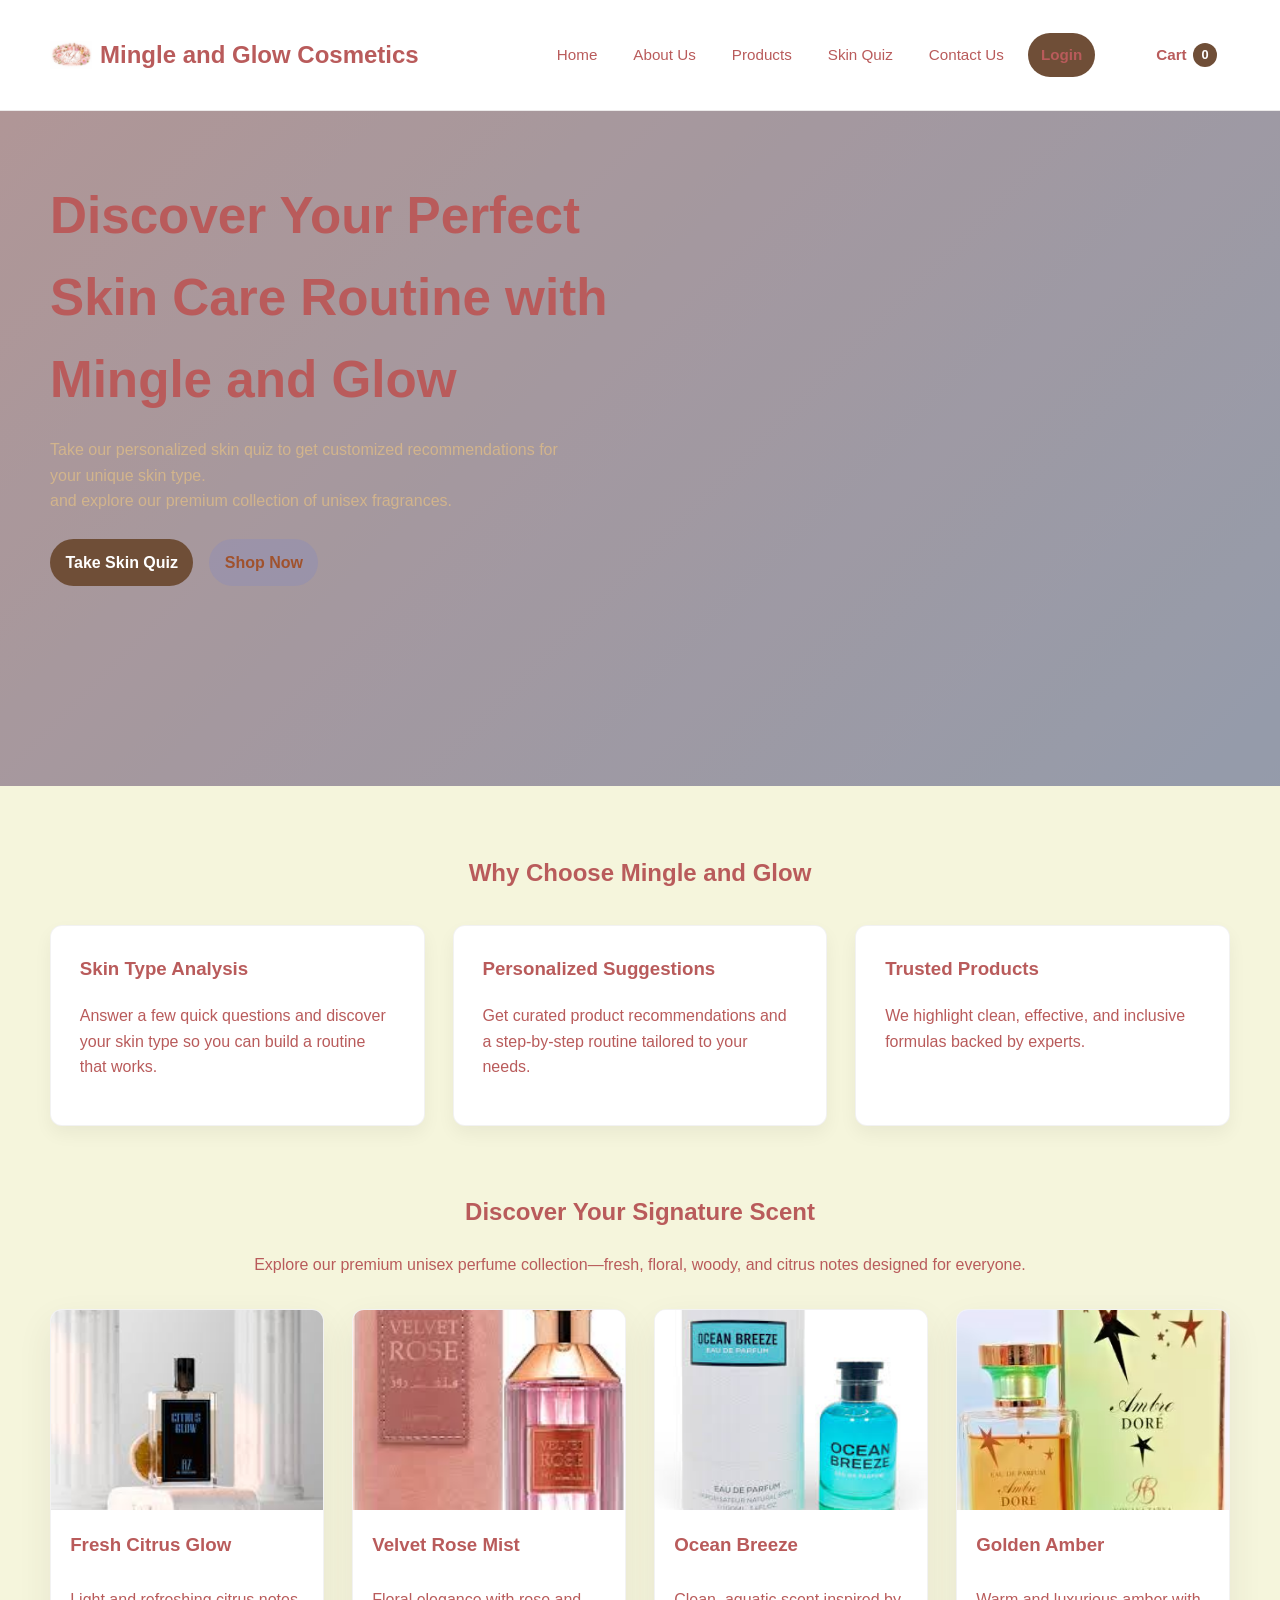
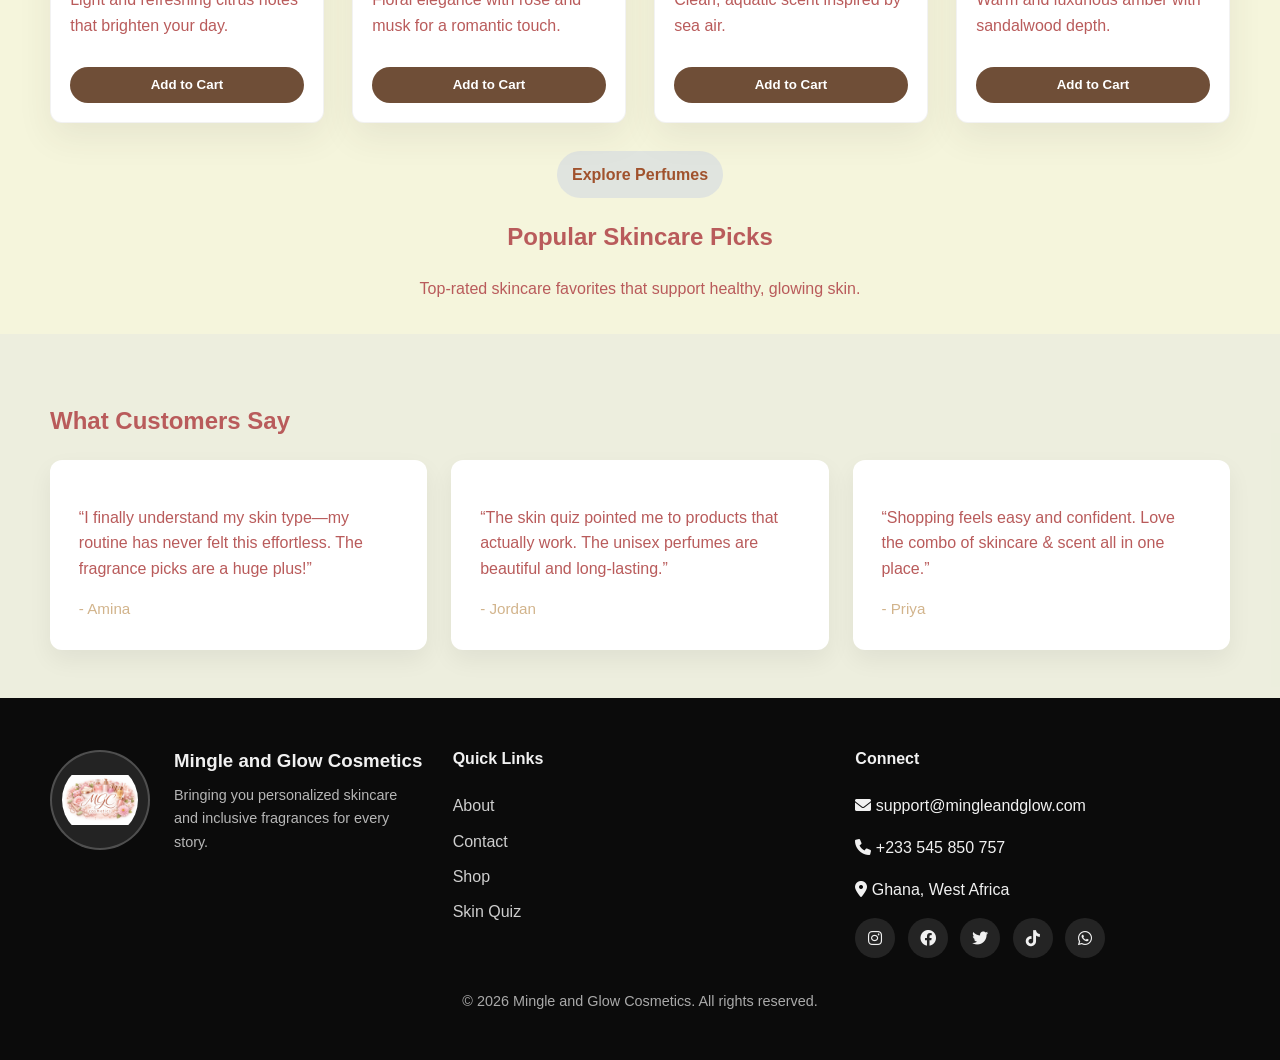
==== commit 2fd830bf: "add changes" ====
--- a/index.html
+++ b/index.html
@@ -4,6 +4,7 @@
   <meta charset="UTF-8" />
   <meta name="viewport" content="width=device-width, initial-scale=1.0" />
   <title>Mingle and Glow Cosmetics</title>
+  <link rel="stylesheet" href="https://cdnjs.cloudflare.com/ajax/libs/font-awesome/6.0.0/css/all.min.css" />
   <link rel="stylesheet" href="src/style.css" />
 </head>
 <body>
@@ -11,6 +12,7 @@
     <div class="container header-inner">
       <a class="brand" href="index.html">
         <img class="logo" src="images/logo.png" alt="Mingle and Glow logo" />
+        <h2>Mingle and Glow Cosmetics</h2>
       </a>
       <nav class="main-nav">
         <a href="index.html">Home</a>
@@ -18,7 +20,7 @@
         <a href="pages/Products.html">Products</a>
         <a href="pages/skin-quiz.html">Skin Quiz</a>
         <a href="pages/contact-us.html">Contact Us</a>
-        <a id="auth-action" class="btn btn-primary" href="pages/sign-in.html">Sign In</a>
+        <a id="auth-action" class="btn btn-primary" href="pages/login.html">Login</a>
         <span id="user-greeting" class="user-greeting"></span>
         <a class="btn cart-link" href="pages/Cart.html">Cart <span id="cart-count" class="badge">0</span></a>
       </nav>
@@ -28,6 +30,17 @@
 
   <main>
     <section class="hero">
+      <div class="background-slideshow">
+        <img src="images/background image.jpeg" alt="Background 1" />
+        <img src="images/background images2.jpg (4).jpeg" alt="Background 2" />
+        <img src="images/background images3.jpg.jpeg" alt="Background 3" />
+        <img src="images/background images4.jpg.jpeg" alt="Background 4" />
+        <img src="images/backgroud imades5.jpg.jpeg" alt="Background 5" />
+        <img src="images/background images6.jpg.jpeg" alt="Background 6" />
+        <img src="images/background images7.jpg.jpeg" alt="Background 7" />        
+        <img src="images/background images7.jpg.jpeg" alt="Background 7" />
+         <img src="images/background image.jpeg" alt="Background 1" />
+      </div>
       <div class="container hero-grid">
         <div class="hero-text">
           <h1>Discover Your Perfect Skin Care Routine with Mingle and Glow</h1>
@@ -152,8 +165,13 @@
   <footer class="site-footer">
     <div class="container footer-grid">
       <div>
-        <h3>Mingle and Glow Cosmetics</h3>
-        <p>Bringing you personalized skincare and inclusive fragrances for every story.</p>
+        <div class="footer-brand">
+          <img class="footer-logo" src="images/logo.png" alt="Mingle and Glow logo" />
+          <div>
+            <h3>Mingle and Glow Cosmetics</h3>
+            <p>Bringing you personalized skincare and inclusive fragrances for every story.</p>
+          </div>
+        </div>
       </div>
 
       <div>
@@ -168,12 +186,15 @@
 
       <div>
         <h4>Connect</h4>
-        <p>Email: <a href="mailto:support@mingleandglow.com">support@mingleandglow.com</a></p>
-        <p>Phone: +233 545 850 757</p>
+        <p><i class="fas fa-envelope"></i> <a href="mailto:support@mingleandglow.com">support@mingleandglow.com</a></p>
+        <p><i class="fas fa-phone"></i> <a href="tel:+233545850757">+233 545 850 757</a></p>
+        <p><i class="fas fa-map-marker-alt"></i> Ghana, West Africa</p>
         <div class="social-icons">
-          <a href="#" aria-label="Instagram">📷</a>
-          <a href="#" aria-label="Facebook">📘</a>
-          <a href="#" aria-label="Twitter">🐦</a>
+          <a href="https://www.instagram.com" target="_blank" aria-label="Instagram"><i class="fab fa-instagram"></i></a>
+          <a href="https://www.facebook.com" target="_blank" aria-label="Facebook"><i class="fab fa-facebook"></i></a>
+          <a href="https://www.twitter.com" target="_blank" aria-label="Twitter"><i class="fab fa-twitter"></i></a>
+          <a href="https://www.tiktok.com" target="_blank" aria-label="TikTok"><i class="fab fa-tiktok"></i></a>
+          <a href="https://wa.me/0545850757" target="_blank" aria-label="WhatsApp"><i class="fab fa-whatsapp"></i></a>
         </div>
       </div>
     </div>
@@ -187,6 +208,22 @@
     document.getElementById('year').textContent = new Date().getFullYear();
     updateCartBadge();
     renderPopularSkincare();
+
+    // Footer text click effects
+    const footerHeadings = document.querySelectorAll('.site-footer h3, .site-footer h4');
+    const footerTexts = document.querySelectorAll('.site-footer > div > div > p');
+
+    footerHeadings.forEach(heading => {
+      heading.addEventListener('click', function() {
+        this.classList.toggle('clicked');
+      });
+    });
+
+    footerTexts.forEach(text => {
+      text.addEventListener('click', function() {
+        this.classList.toggle('clicked');
+      });
+    });
   </script>
 </body>
 </html>
--- a/src/style.css
+++ b/src/style.css
@@ -30,6 +30,7 @@
 a {
   color: inherit;
   text-decoration: none;
+  transition: transform 0.2s ease;
 }
 
 .container {
@@ -86,12 +87,13 @@
   border-radius: 999px;
   font-size: 0.95rem;
   color: var(--text);
-  transition: background 0.2s ease;
+  transition: background 0.2s ease, transform 0.2s ease;
 }
 
 .main-nav a:hover,
 .main-nav a.active {
   background: rgba(214, 113, 163, 0.15);
+  transform: scale(1.05);
 }
 
 .user-greeting {
@@ -115,7 +117,7 @@
 }
 
 .btn:hover {
-  transform: translateY(-1px);
+  transform: translateY(-1px) scale(1.08);
   box-shadow: 0 10px 22px rgba(0, 0, 0, 0.06);
 }
 
@@ -159,8 +161,8 @@
   position: relative;
   padding: 4rem 0;
   min-height: 75vh;
-  background: linear-gradient(135deg, rgba(214, 113, 163, 0.34), rgba(74, 108, 247, 0.28)),
-    url('../images/background image.jpeg') center/cover no-repeat;
+  background: linear-gradient(135deg, rgba(214, 113, 163, 0.34), rgba(74, 108, 247, 0.28));
+  overflow: hidden;
 }
 
 .hero::before {
@@ -169,11 +171,41 @@
   inset: 0;
   background: rgba(0, 0, 0, 0.25);
   pointer-events: none;
+  z-index: 1;
+}
+
+.hero .background-slideshow {
+  position: absolute;
+  inset: 0;
+  z-index: 0;
+}
+
+.hero .background-slideshow img {
+  position: absolute;
+  inset: 0;
+  width: 100%;
+  height: 100%;
+  object-fit: cover;
+  opacity: 0;
+  animation: fadeSlideshow 28s infinite;
+}
+
+.hero .background-slideshow img:nth-child(1) { animation-delay: 0s; }
+.hero .background-slideshow img:nth-child(2) { animation-delay: 4s; }
+.hero .background-slideshow img:nth-child(3) { animation-delay: 8s; }
+.hero .background-slideshow img:nth-child(4) { animation-delay: 12s; }
+.hero .background-slideshow img:nth-child(5) { animation-delay: 16s; }
+.hero .background-slideshow img:nth-child(6) { animation-delay: 20s; }
+.hero .background-slideshow img:nth-child(7) { animation-delay: 24s; }
+
+@keyframes fadeSlideshow {
+  0%, 14.28% { opacity: 1; }
+  14.29%, 28.57% { opacity: 0; }
 }
 
 .hero .container {
   position: relative;
-  z-index: 1;
+  z-index: 2;
 }
 
 .hero-grid {
@@ -227,6 +259,12 @@
   border-radius: var(--radius);
   box-shadow: 0 8px 18px rgba(0, 0, 0, 0.05);
   border: 1px solid rgba(0, 0, 0, 0.05);
+  transition: transform 0.2s ease, box-shadow 0.2s ease;
+}
+
+.feature:hover {
+  transform: scale(1.05);
+  box-shadow: 0 15px 35px rgba(0, 0, 0, 0.1);
 }
 
 .feature h3 {
@@ -253,6 +291,12 @@
   border: 1px solid rgba(0, 0, 0, 0.05);
   display: flex;
   flex-direction: column;
+  transition: transform 0.2s ease, box-shadow 0.2s ease;
+}
+
+.product-card:hover {
+  transform: scale(1.05);
+  box-shadow: 0 20px 45px rgba(0, 0, 0, 0.12);
 }
 
 .product-card img {
@@ -305,6 +349,12 @@
   padding: 1.8rem;
   border-radius: var(--radius);
   box-shadow: 0 10px 25px rgba(0, 0, 0, 0.06);
+  transition: transform 0.2s ease, box-shadow 0.2s ease;
+}
+
+.testimonial:hover {
+  transform: scale(1.05);
+  box-shadow: 0 18px 40px rgba(0, 0, 0, 0.12);
 }
 
 .testimonial footer {
@@ -326,9 +376,73 @@
   align-items: start;
 }
 
+.footer-brand {
+  display: flex;
+  align-items: center;
+  gap: 1.5rem;
+}
+
+.footer-logo {
+  width: 100px;
+  height: 100px;
+  object-fit: contain;
+  flex-shrink: 0;
+  background: rgba(255, 255, 255, 0.1);
+  border-radius: 50%;
+  padding: 10px;
+  border: 2px solid rgba(255, 255, 255, 0.2);
+  transition: transform 0.2s ease, background 0.2s ease, border-color 0.2s ease;
+}
+
+.footer-brand:hover .footer-logo {
+  transform: scale(1.1);
+  background: rgba(255, 255, 255, 0.15);
+  border-color: rgba(255, 255, 255, 0.4);
+}
+
+.footer-brand div {
+  min-width: 0;
+}
+
+.footer-brand h3 {
+  margin-bottom: 0.5rem;
+}
+
+.footer-brand p {
+  margin: 0;
+  font-size: 0.9rem;
+  color: rgba(255, 255, 255, 0.7);
+}
+
 .site-footer h3,
 .site-footer h4 {
   margin-top: 0;
+  transition: transform 0.2s ease, color 0.2s ease;
+  cursor: pointer;
+}
+
+.site-footer h3:hover,
+.site-footer h4:hover {
+  transform: scale(1.1);
+  color: #A0C4FF;
+}
+
+.site-footer h3.clicked,
+.site-footer h4.clicked {
+  color: #6F4E37;
+}
+
+.site-footer > div > div > p {
+  transition: transform 0.2s ease, color 0.2s ease;
+}
+
+.site-footer > div > div:hover > p {
+  transform: scale(1.08);
+  color: #ffffff;
+}
+
+.site-footer > div > div > p.clicked {
+  color: #FFB347;
 }
 
 .footer-links {
@@ -337,16 +451,56 @@
   margin: 0;
 }
 
-.footer-links li + li {
+.footer-links li {
   margin-top: 0.6rem;
 }
 
+.footer-links li:nth-child(1) a {
+  color: rgba(255, 255, 255, 0.8);
+  transition: transform 0.2s ease, color 0.2s ease;
+}
+
+.footer-links li:nth-child(1) a:hover {
+  color: #FF6B9D;
+  transform: scale(1.15);
+}
+
+.footer-links li:nth-child(2) a {
+  color: rgba(255, 255, 255, 0.8);
+  transition: transform 0.2s ease, color 0.2s ease;
+}
+
+.footer-links li:nth-child(2) a:hover {
+  color: #FFD93D;
+  transform: scale(1.15);
+}
+
+.footer-links li:nth-child(3) a {
+  color: rgba(255, 255, 255, 0.8);
+  transition: transform 0.2s ease, color 0.2s ease;
+}
+
+.footer-links li:nth-child(3) a:hover {
+  color: #6BCB77;
+  transform: scale(1.15);
+}
+
+.footer-links li:nth-child(4) a {
+  color: rgba(255, 255, 255, 0.8);
+  transition: transform 0.2s ease, color 0.2s ease;
+}
+
+.footer-links li:nth-child(4) a:hover {
+  color: #4D96FF;
+  transform: scale(1.15);
+}
+
 .footer-links a {
-  color: rgba(255, 255, 255, 0.8);
+  display: inline-block;
 }
 
 .footer-links a:hover {
-  color: #fff;
+  letter-spacing: 1px;
 }
 
 .social-icons a {
@@ -359,6 +513,12 @@
   background: rgba(255, 255, 255, 0.1);
   margin-right: 0.5rem;
   text-decoration: none;
+  transition: transform 0.2s ease, background 0.2s ease;
+}
+
+.social-icons a:hover {
+  transform: scale(1.15);
+  background: rgba(255, 255, 255, 0.2);
 }
 
 .footer-bottom {
@@ -490,6 +650,97 @@
   padding: 2rem;
   background: var(--surface);
   border-radius: var(--radius);
+  box-shadow: var(--shadow);
+}
+
+.contact-section {
+  padding: 2.5rem 0;
+}
+
+.contact-grid {
+  display: grid;
+  grid-template-columns: 1fr 1.2fr;
+  gap: 2.5rem;
+  align-items: start;
+}
+
+.contact-details {
+  display: flex;
+  flex-direction: column;
+  gap: 1.5rem;
+}
+
+.contact-details h2 {
+  margin: 0;
+  color: var(--text);
+}
+
+.contact-info-item {
+  display: flex;
+  gap: 1rem;
+  align-items: flex-start;
+}
+
+.contact-info-item i {
+  font-size: 1.5rem;
+  color: var(--primary);
+  margin-top: 0.25rem;
+  flex-shrink: 0;
+  width: 30px;
+  text-align: center;
+}
+
+.contact-info-item strong {
+  display: block;
+  color: var(--text);
+  margin-bottom: 0.25rem;
+}
+
+.contact-info-item p {
+  margin: 0;
+  color: var(--muted);
+  line-height: 1.5;
+}
+
+.contact-info-item a {
+  color: var(--primary);
+  text-decoration: none;
+  transition: color 0.2s ease;
+}
+
+.contact-info-item a:hover {
+  color: var(--secondary);
+  text-decoration: underline;
+}
+
+.contact-form {
+  background: var(--surface);
+  padding: 2rem;
+  border-radius: var(--radius);
+  box-shadow: var(--shadow);
+}
+
+.location-section {
+  padding: 3rem 0;
+  background: rgba(214, 113, 163, 0.05);
+}
+
+.location-section h2 {
+  text-align: center;
+  margin-bottom: 0.75rem;
+  color: var(--text);
+}
+
+.location-section p {
+  text-align: center;
+  color: var(--muted);
+  margin-bottom: 1.5rem;
+  font-size: 1rem;
+}
+
+.map-container {
+  border-radius: var(--radius);
+  overflow: hidden;
   box-shadow: var(--shadow);
 }
 
@@ -572,19 +823,31 @@
   padding: 1.5rem;
   border-radius: var(--radius);
   box-shadow: var(--shadow);
+  display: flex;
+  flex-direction: column;
+  gap: 1.5rem;
+  min-height: 400px;
+}
+
+.cart-items #cart-contents {
+  flex: 1;
+  overflow-x: auto;
 }
 
 .cart-total {
-  margin-top: 1.5rem;
+  margin-top: auto;
   padding: 1rem;
   border-radius: var(--radius);
   border: 1px solid rgba(0, 0, 0, 0.08);
   background: rgba(255, 255, 255, 0.55);
+  text-align: center;
+  font-size: 1.1rem;
 }
 
 .cart-table {
   width: 100%;
   border-collapse: collapse;
+  margin-bottom: 1rem;
 }
 
 .cart-table th,
@@ -592,16 +855,27 @@
   padding: 0.9rem 0.7rem;
   text-align: left;
   vertical-align: middle;
+  border-bottom: 1px solid rgba(0, 0, 0, 0.05);
 }
 
 .cart-table thead {
-  border-bottom: 1px solid rgba(0, 0, 0, 0.12);
+  border-bottom: 2px solid rgba(0, 0, 0, 0.12);
+  background: rgba(0, 0, 0, 0.02);
+}
+
+.cart-table th {
+  font-weight: 600;
+  color: var(--text);
+  font-size: 0.9rem;
+  text-transform: uppercase;
+  letter-spacing: 0.5px;
 }
 
 .cart-product {
   display: flex;
   align-items: center;
   gap: 0.75rem;
+  min-width: 0;
 }
 
 .cart-product img {
@@ -609,13 +883,38 @@
   height: 70px;
   object-fit: cover;
   border-radius: 12px;
+  flex-shrink: 0;
+}
+
+.cart-product div {
+  min-width: 0;
+  flex: 1;
+}
+
+.cart-product strong {
+  display: block;
+  margin-bottom: 0.25rem;
+  font-size: 1rem;
+}
+
+.cart-product .meta {
+  font-size: 0.85rem;
+  color: var(--muted);
 }
 
 .qty-input {
   width: 64px;
   padding: 0.5rem;
-  border-radius: 12px;
+  border-radius: 8px;
   border: 1px solid rgba(0, 0, 0, 0.15);
+  text-align: center;
+  font-size: 0.9rem;
+}
+
+.btn-small {
+  padding: 0.4rem 0.8rem;
+  font-size: 0.8rem;
+  border-radius: 6px;
 }
 
 .checkout {
@@ -623,6 +922,16 @@
   padding: 1.5rem;
   border-radius: var(--radius);
   box-shadow: var(--shadow);
+  position: sticky;
+  top: 100px;
+  height: fit-content;
+}
+
+.checkout h2 {
+  margin-top: 0;
+  margin-bottom: 1.5rem;
+  font-size: 1.4rem;
+  color: var(--text);
 }
 
 .checkout-form {
@@ -630,10 +939,49 @@
   gap: 1.1rem;
 }
 
-.privacy-note {
-  font-size: 0.85rem;
-  color: var(--muted);
-  margin-top: 0.75rem;
+.checkout-form .form-group {
+  display: flex;
+  flex-direction: column;
+  gap: 0.5rem;
+}
+
+.checkout-form label {
+  font-weight: 500;
+  color: var(--text);
+  font-size: 0.9rem;
+}
+
+.checkout-form input,
+.checkout-form select {
+  padding: 0.75rem;
+  border: 1px solid rgba(0, 0, 0, 0.15);
+  border-radius: 8px;
+  font-size: 0.9rem;
+  transition: border-color 0.2s ease;
+}
+
+.checkout-form input:focus,
+.checkout-form select:focus {
+  outline: none;
+  border-color: var(--primary);
+  box-shadow: 0 0 0 3px rgba(111, 78, 55, 0.1);
+}
+
+.form-info {
+  padding: 1rem;
+  background: rgba(111, 78, 55, 0.05);
+  border: 1px solid rgba(111, 78, 55, 0.2);
+  border-radius: 8px;
+  font-size: 0.9rem;
+  line-height: 1.5;
+}
+
+.form-info p {
+  margin: 0.5rem 0;
+}
+
+.form-info strong {
+  color: var(--primary);
 }
 
 .toast {
@@ -660,8 +1008,59 @@
     grid-template-columns: 1fr;
   }
 
+  .hero {
+    min-height: 60vh;
+    padding: 2rem 0;
+  }
+
+  .hero-text h1 {
+    font-size: 1.8rem;
+  }
+
+  .feature-grid {
+    grid-template-columns: repeat(auto-fit, minmax(150px, 1fr));
+  }
+
+  .product-grid {
+    grid-template-columns: repeat(auto-fit, minmax(200px, 1fr));
+    gap: 1rem;
+  }
+
+  .testimonial-grid {
+    grid-template-columns: repeat(auto-fit, minmax(200px, 1fr));
+  }
+
   .cart-grid {
     grid-template-columns: 1fr;
+    gap: 1rem;
+  }
+
+  .cart-items {
+    padding: 1rem;
+    min-height: auto;
+  }
+
+  .checkout {
+    position: static;
+    padding: 1rem;
+  }
+
+  .cart-table {
+    font-size: 0.9rem;
+  }
+
+  .cart-table th,
+  .cart-table td {
+    padding: 0.6rem 0.4rem;
+  }
+
+  .cart-product {
+    gap: 0.5rem;
+  }
+
+  .cart-product img {
+    width: 50px;
+    height: 50px;
   }
 
   .quiz-grid {
@@ -671,9 +1070,131 @@
   .filter-grid {
     grid-template-columns: 1fr;
   }
+
+  .footer-grid {
+    grid-template-columns: repeat(2, 1fr);
+    gap: 1.25rem;
+  }
+
+  .footer-brand {
+    gap: 1rem;
+  }
+
+  .footer-logo {
+    width: 80px;
+    height: 80px;
+  }
+
+  .hero .background-slideshow img {
+    object-position: center top;
+  }
+}
+
+@media (max-width: 768px) {
+  .header-inner {
+    padding: 0.5rem 0;
+  }
+
+  .brand h2 {
+    font-size: 1rem;
+  }
+
+  .main-nav a {
+    padding: 0.5rem 0.5rem;
+    font-size: 0.9rem;
+  }
+
+  .hero-text h1 {
+    font-size: 1.5rem;
+  }
+
+  .hero-text p {
+    font-size: 0.95rem;
+  }
+
+  .section-header h2 {
+    font-size: 1.5rem;
+  }
+
+  .product-card {
+    border-radius: 8px;
+  }
+
+  .product-card img {
+    height: 150px;
+  }
+
+  .feature {
+    padding: 1.2rem;
+  }
+
+  .checkout-form .form-group input,
+  .checkout-form .form-group select {
+    padding: 0.6rem;
+    font-size: 0.9rem;
+  }
+
+  .footer-grid {
+    grid-template-columns: 1fr;
+    gap: 1rem;
+  }
+
+  .footer-brand {
+    flex-direction: column;
+    align-items: center;
+    text-align: center;
+  }
+
+  .footer-logo {
+    width: 70px;
+    height: 70px;
+  }
+
+  .social-icons a {
+    width: 35px;
+    height: 35px;
+    font-size: 0.9rem;
+  }
+
+  .contact-grid {
+    grid-template-columns: 1fr;
+    gap: 2rem;
+  }
+
+  .contact-form {
+    padding: 1.5rem;
+  }
+
+  .contact-info-item {
+    gap: 0.75rem;
+  }
+
+  .contact-info-item i {
+    font-size: 1.25rem;
+  }
+
+  .map-container {
+    height: 350px;
+  }
+
+  .location-section {
+    padding: 2rem 0;
+  }
 }
 
 @media (max-width: 680px) {
+  :root {
+    --radius: 8px;
+  }
+
+  body {
+    font-size: 14px;
+  }
+
+  .container {
+    width: 100% - 1rem;
+  }
+
   .main-nav {
     position: absolute;
     top: 100%;
@@ -695,9 +1216,430 @@
 
   .main-nav a {
     padding: 0.75rem 0.5rem;
+    font-size: 0.85rem;
   }
 
   .nav-toggle {
     display: inline-flex;
   }
-}
+
+  .hero {
+    min-height: 50vh;
+    padding: 1.5rem 0;
+  }
+
+  .hero-text h1 {
+    font-size: 1.2rem;
+    line-height: 1.4;
+  }
+
+  .hero-text p {
+    font-size: 0.85rem;
+  }
+
+  .btn {
+    padding: 0.5rem 0.75rem;
+    font-size: 0.85rem;
+  }
+
+  .hero-actions {
+    gap: 0.5rem;
+  }
+
+  .feature-grid {
+    grid-template-columns: 1fr;
+    gap: 1rem;
+  }
+
+  .feature {
+    padding: 1rem;
+  }
+
+  .feature h3 {
+    font-size: 1rem;
+  }
+
+  .product-grid {
+    grid-template-columns: 1fr;
+    gap: 0.75rem;
+  }
+
+  .product-card {
+    border-radius: 6px;
+    padding: 0;
+  }
+
+  .product-card img {
+    height: 120px;
+  }
+
+  .product-body {
+    padding: 0.8rem;
+  }
+
+  .product-body h3 {
+    font-size: 0.95rem;
+  }
+
+  .testimonial-grid {
+    grid-template-columns: 1fr;
+  }
+
+  .testimonial {
+    padding: 1rem;
+  }
+
+  .testimonial p {
+    font-size: 0.9rem;
+  }
+
+  .page-header h1 {
+    font-size: 1.3rem;
+  }
+
+  .page-header p {
+    font-size: 0.85rem;
+  }
+
+  .cart-table {
+    font-size: 0.75rem;
+  }
+
+  .cart-table th,
+  .cart-table td {
+    padding: 0.4rem 0.25rem;
+  }
+
+  .cart-product {
+    flex-direction: column;
+    align-items: flex-start;
+  }
+
+  .cart-product img {
+    width: 40px;
+    height: 40px;
+  }
+
+  .qty-input {
+    width: 50px;
+    padding: 0.4rem;
+    font-size: 0.8rem;
+  }
+
+  .checkout-form .form-group {
+    gap: 0.25rem;
+  }
+
+  .checkout-form label {
+    font-size: 0.8rem;
+  }
+
+  .checkout-form input,
+  .checkout-form select {
+    padding: 0.5rem;
+    font-size: 0.8rem;
+    border-radius: 6px;
+  }
+
+  .form-info {
+    padding: 0.75rem;
+    font-size: 0.8rem;
+  }
+
+  .footer-grid {
+    grid-template-columns: 1fr;
+    gap: 1.25rem;
+  }
+
+  .footer-brand {
+    flex-direction: column;
+    align-items: center;
+    gap: 0.75rem;
+    text-align: center;
+  }
+
+  .footer-brand h3 {
+    font-size: 1.1rem;
+  }
+
+  .footer-brand p {
+    font-size: 0.8rem;
+  }
+
+  .footer-logo {
+    width: 60px;
+    height: 60px;
+  }
+
+  .site-footer h4 {
+    font-size: 1rem;
+  }
+
+  .footer-links a {
+    font-size: 0.85rem;
+  }
+
+  .social-icons {
+    display: flex;
+    gap: 0.5rem;
+  }
+
+  .social-icons a {
+    width: 30px;
+    height: 30px;
+    font-size: 0.8rem;
+  }
+
+  .site-footer p {
+    font-size: 0.8rem;
+  }
+
+  .contact-grid {
+    grid-template-columns: 1fr;
+  }
+
+  .contact-form {
+    padding: 1rem;
+  }
+
+  .form-group {
+    gap: 0.25rem;
+  }
+
+  .form-group label {
+    font-size: 0.85rem;
+  }
+
+  .form-group input,
+  .form-group textarea,
+  .form-group select {
+    padding: 0.5rem;
+    font-size: 0.85rem;
+  }
+
+  .quiz-grid {
+    grid-template-columns: 1fr;
+  }
+
+  .quiz-card {
+    padding: 1rem;
+  }
+
+  .quiz-card h2 {
+    font-size: 1rem;
+    margin-bottom: 0.75rem;
+  }
+
+  .quiz-card label {
+    font-size: 0.85rem;
+  }
+
+  .filter-grid {
+    grid-template-columns: 1fr;
+    gap: 0.75rem;
+  }
+
+  .filter-select {
+    padding: 0.5rem;
+    font-size: 0.85rem;
+  }
+
+  .hero .background-slideshow img {
+    object-position: center 20%;
+  }
+
+  .auth-form {
+    gap: 0.75rem;
+  }
+
+  .auth-form .form-group {
+    gap: 0.25rem;
+  }
+
+  .auth-form label {
+    font-size: 0.85rem;
+  }
+
+  .auth-form input {
+    padding: 0.5rem;
+    font-size: 0.85rem;
+  }
+
+  .privacy-note {
+    font-size: 0.75rem;
+  }
+
+  .auth-links {
+    font-size: 0.8rem;
+    gap: 0.25rem;
+  }
+
+  .contact-grid {
+    grid-template-columns: 1fr;
+    gap: 1.5rem;
+  }
+
+  .contact-details {
+    gap: 1rem;
+  }
+
+  .contact-details h2 {
+    font-size: 1.3rem;
+  }
+
+  .contact-info-item {
+    gap: 0.75rem;
+  }
+
+  .contact-info-item i {
+    font-size: 1.25rem;
+    width: 25px;
+  }
+
+  .contact-info-item strong {
+    font-size: 0.9rem;
+  }
+
+  .contact-info-item p {
+    font-size: 0.85rem;
+  }
+
+  .contact-form {
+    padding: 1.25rem;
+  }
+
+  .contact-form .form-group {
+    gap: 0.25rem;
+  }
+
+  .contact-form label {
+    font-size: 0.85rem;
+  }
+
+  .contact-form input,
+  .contact-form textarea {
+    padding: 0.5rem;
+    font-size: 0.85rem;
+  }
+
+  .map-container {
+    height: 300px;
+  }
+
+  .location-section h2 {
+    font-size: 1.3rem;
+  }
+
+  .location-section p {
+    font-size: 0.85rem;
+  }
+}
+
+@media (max-width: 480px) {
+  .hero {
+    min-height: 45vh;
+    padding: 1rem 0;
+  }
+
+  .hero-text h1 {
+    font-size: 1rem;
+  }
+
+  .hero-text p {
+    font-size: 0.8rem;
+  }
+
+  .hero-actions {
+    flex-direction: column;
+    gap: 0.5rem;
+  }
+
+  .btn {
+    width: 100%;
+    padding: 0.5rem;
+    font-size: 0.8rem;
+  }
+
+  .section-header h2 {
+    font-size: 1.2rem;
+  }
+
+  .section-header p {
+    font-size: 0.8rem;
+  }
+
+  .feature-grid {
+    gap: 0.75rem;
+  }
+
+  .feature {
+    padding: 0.75rem;
+  }
+
+  .feature h3 {
+    font-size: 0.9rem;
+  }
+
+  .feature p {
+    font-size: 0.8rem;
+  }
+
+  .product-card {
+    border-radius: 6px;
+  }
+
+  .product-card img {
+    height: 100px;
+  }
+
+  .product-body {
+    padding: 0.6rem;
+    gap: 0.4rem;
+  }
+
+  .product-body h3 {
+    font-size: 0.9rem;
+    margin: 0;
+  }
+
+  .product-body p {
+    font-size: 0.75rem;
+    margin: 0;
+  }
+
+  .testimonial {
+    padding: 0.8rem;
+  }
+
+  .testimonial p {
+    font-size: 0.8rem;
+    line-height: 1.4;
+  }
+
+  .testimonial footer {
+    font-size: 0.75rem;
+  }
+
+  .page-header h1 {
+    font-size: 1rem;
+  }
+
+  .page-header p {
+    font-size: 0.75rem;
+  }
+
+  .footer-logo {
+    width: 50px;
+    height: 50px;
+  }
+
+  .social-icons a {
+    width: 28px;
+    height: 28px;
+    font-size: 0.7rem;
+  }
+
+  .footer-links a:hover {
+    letter-spacing: 0px;
+  }
+}
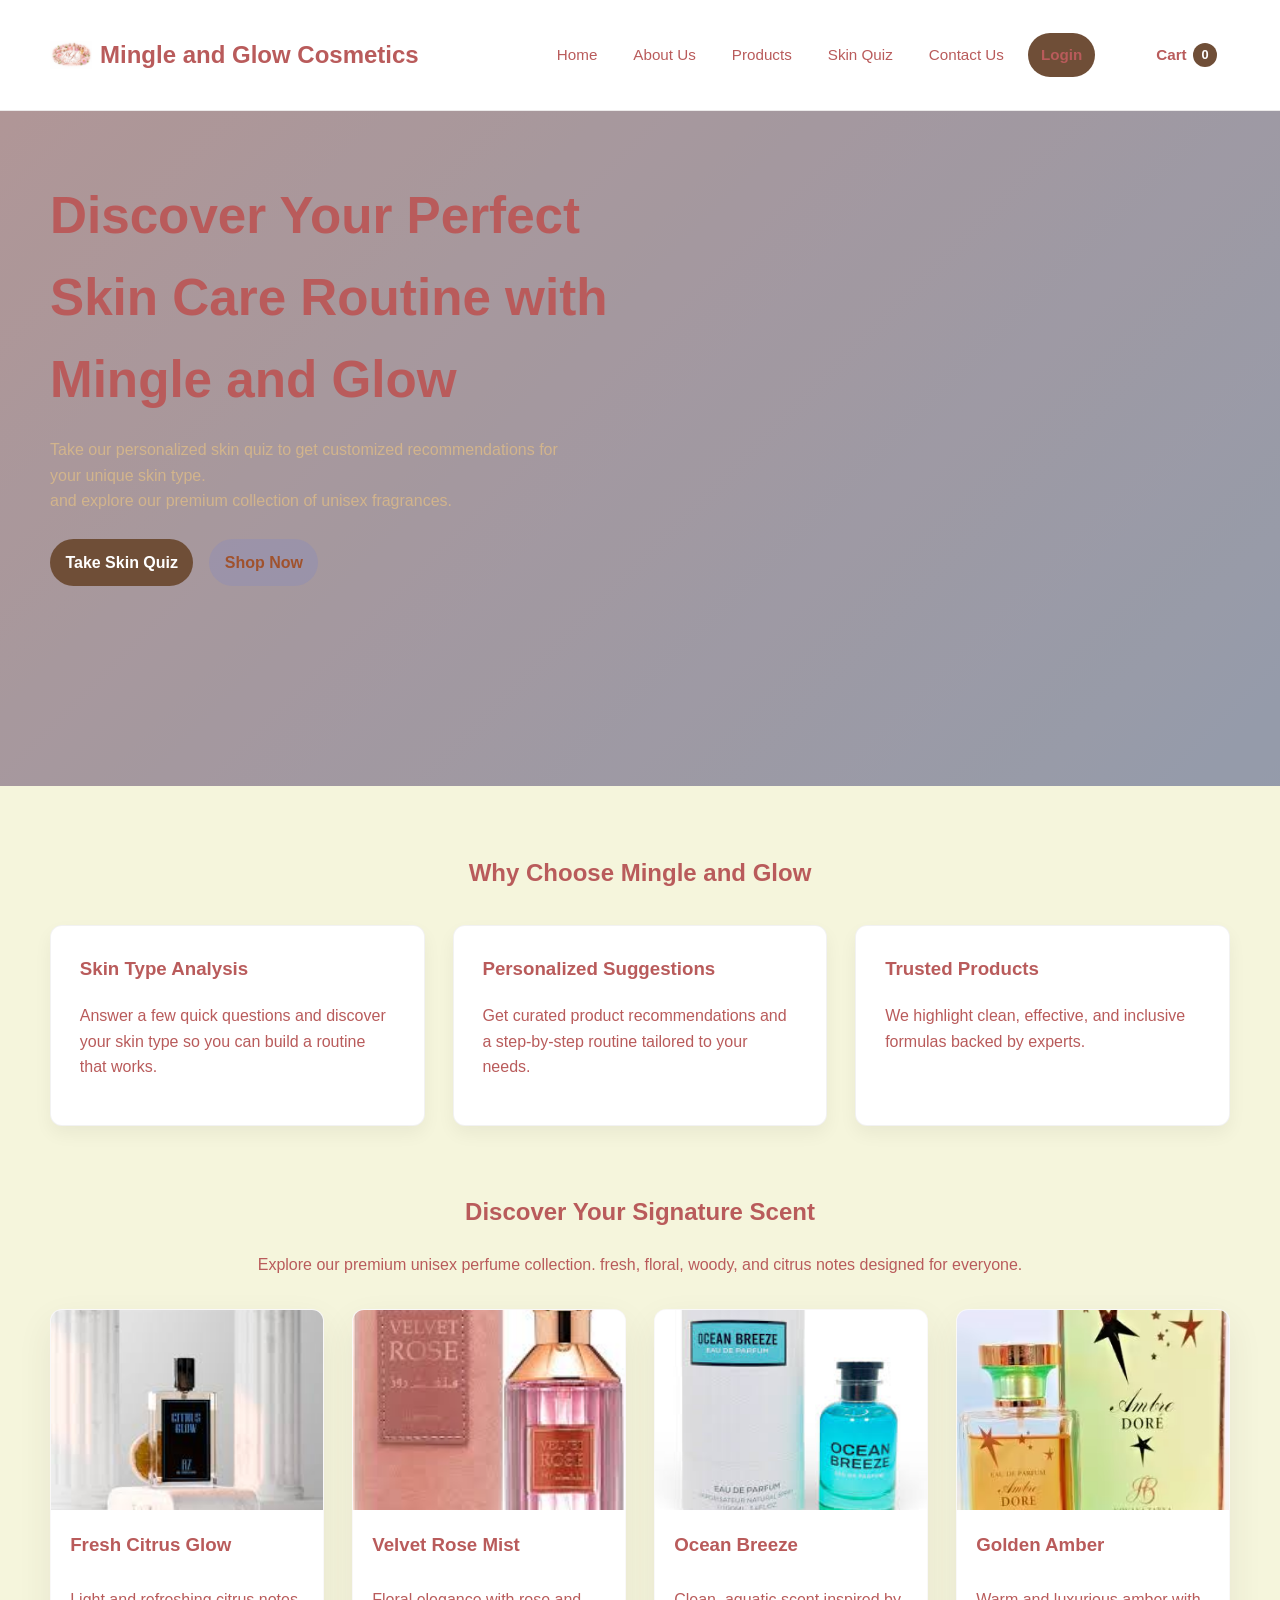
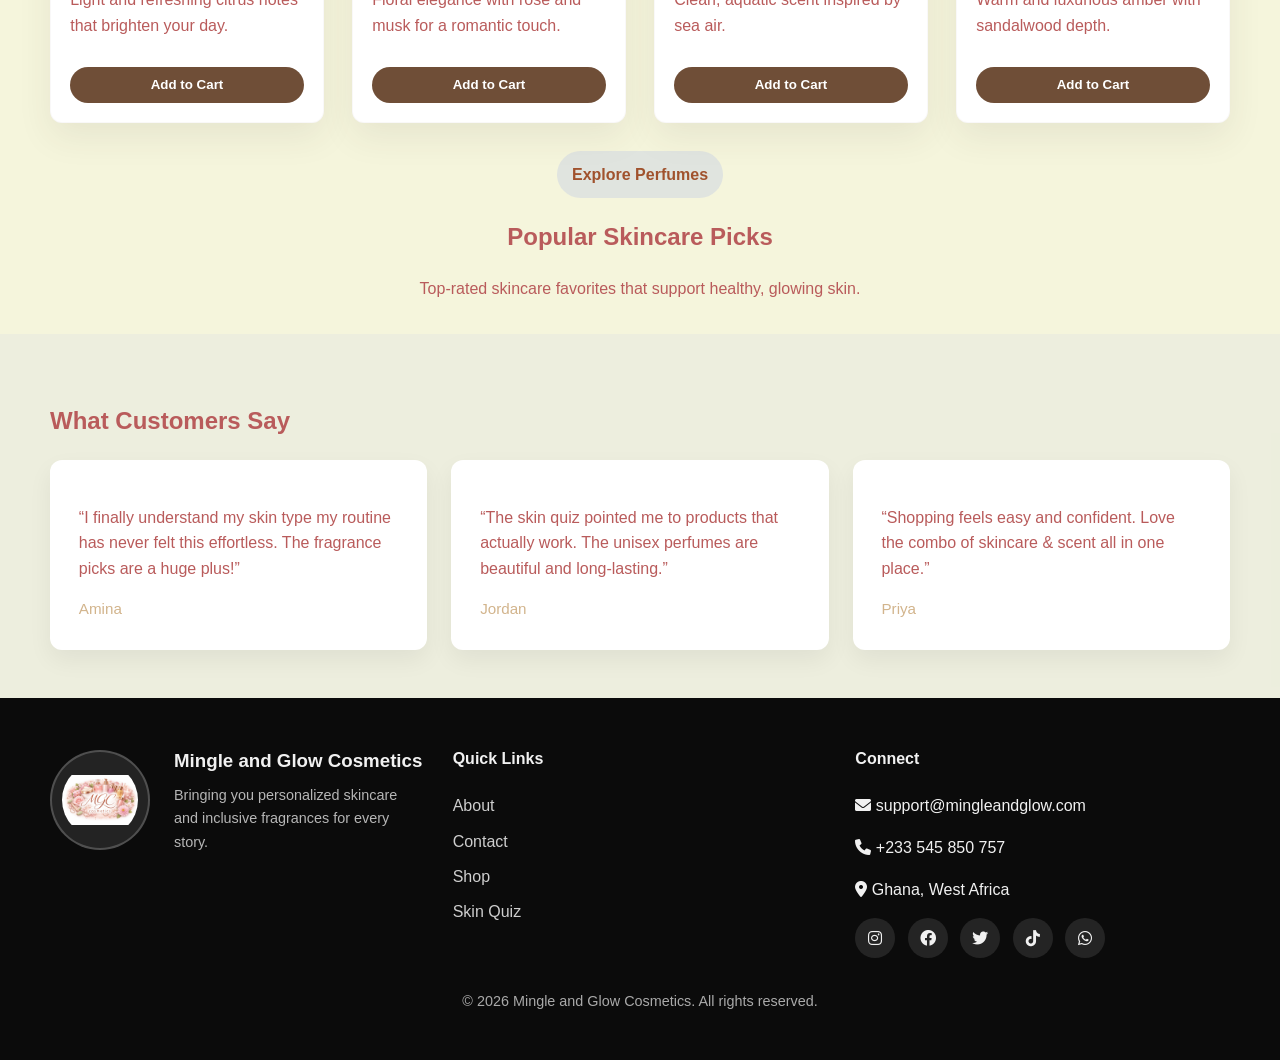
==== commit c5d14de5: "addition" ====
--- a/index.html
+++ b/index.html
@@ -80,7 +80,7 @@
       <div class="container">
         <div class="section-header">
           <h2>Discover Your Signature Scent</h2>
-          <p>Explore our premium unisex perfume collection—fresh, floral, woody, and citrus notes designed for everyone.</p>
+          <p>Explore our premium unisex perfume collection. fresh, floral, woody, and citrus notes designed for everyone.</p>
         </div>
 
         <div class="product-grid" id="featured-fragrances">
@@ -146,16 +146,16 @@
         <h2>What Customers Say</h2>
         <div class="testimonial-grid">
           <article class="testimonial">
-            <p>“I finally understand my skin type—my routine has never felt this effortless. The fragrance picks are a huge plus!”</p>
-            <footer>- Amina</footer>
+            <p>“I finally understand my skin type my routine has never felt this effortless. The fragrance picks are a huge plus!”</p>
+            <footer> Amina</footer>
           </article>
           <article class="testimonial">
             <p>“The skin quiz pointed me to products that actually work. The unisex perfumes are beautiful and long-lasting.”</p>
-            <footer>- Jordan</footer>
+            <footer> Jordan</footer>
           </article>
           <article class="testimonial">
             <p>“Shopping feels easy and confident. Love the combo of skincare & scent all in one place.”</p>
-            <footer>- Priya</footer>
+            <footer> Priya</footer>
           </article>
         </div>
       </div>
--- a/src/style.css
+++ b/src/style.css
@@ -1,5 +1,34 @@
 /* Mingle and Glow Cosmetics stylesheet */
-
+.shop-container {
+  display: grid;
+  grid-template-columns: 250px 1fr;
+  gap: 20px;
+  padding: 20px;
+}
+.filters {
+  background: #fff;
+  padding: 20px;
+  border-radius: 12px;
+  height: fit-content;
+  box-shadow: 0 4px 10px rgba(0,0,0,0.05);
+}
+
+.filters h3 {
+  margin-bottom: 15px;
+}
+
+.filters label {
+  display: block;
+  margin-top: 10px;
+  font-weight: bold;
+}
+
+.filters select {
+  width: 100%;
+  padding: 8px;
+  margin-top: 5px;
+  border-radius: 6px;
+}
 :root {
   --bg: #F5F5DC;
   --surface: #ffffff;
@@ -281,6 +310,7 @@
   display: grid;
   grid-template-columns: repeat(auto-fit, minmax(260px, 1fr));
   gap: 1.75rem;
+  
 }
 
 .product-card {
@@ -288,15 +318,17 @@
   border-radius: var(--radius);
   overflow: hidden;
   box-shadow: var(--shadow);
-  border: 1px solid rgba(0, 0, 0, 0.05);
+  border: 1px solid rgba(140, 115, 115, 0.05);
   display: flex;
   flex-direction: column;
   transition: transform 0.2s ease, box-shadow 0.2s ease;
+  
 }
 
 .product-card:hover {
   transform: scale(1.05);
   box-shadow: 0 20px 45px rgba(0, 0, 0, 0.12);
+  
 }
 
 .product-card img {
@@ -311,10 +343,12 @@
   flex-direction: column;
   gap: 0.75rem;
   flex: 1;
+  
 }
 
 .product-body h3 {
   margin: 0;
+  
 }
 
 .product-meta {
@@ -1642,4 +1676,5 @@
   .footer-links a:hover {
     letter-spacing: 0px;
   }
-}
+
+}
